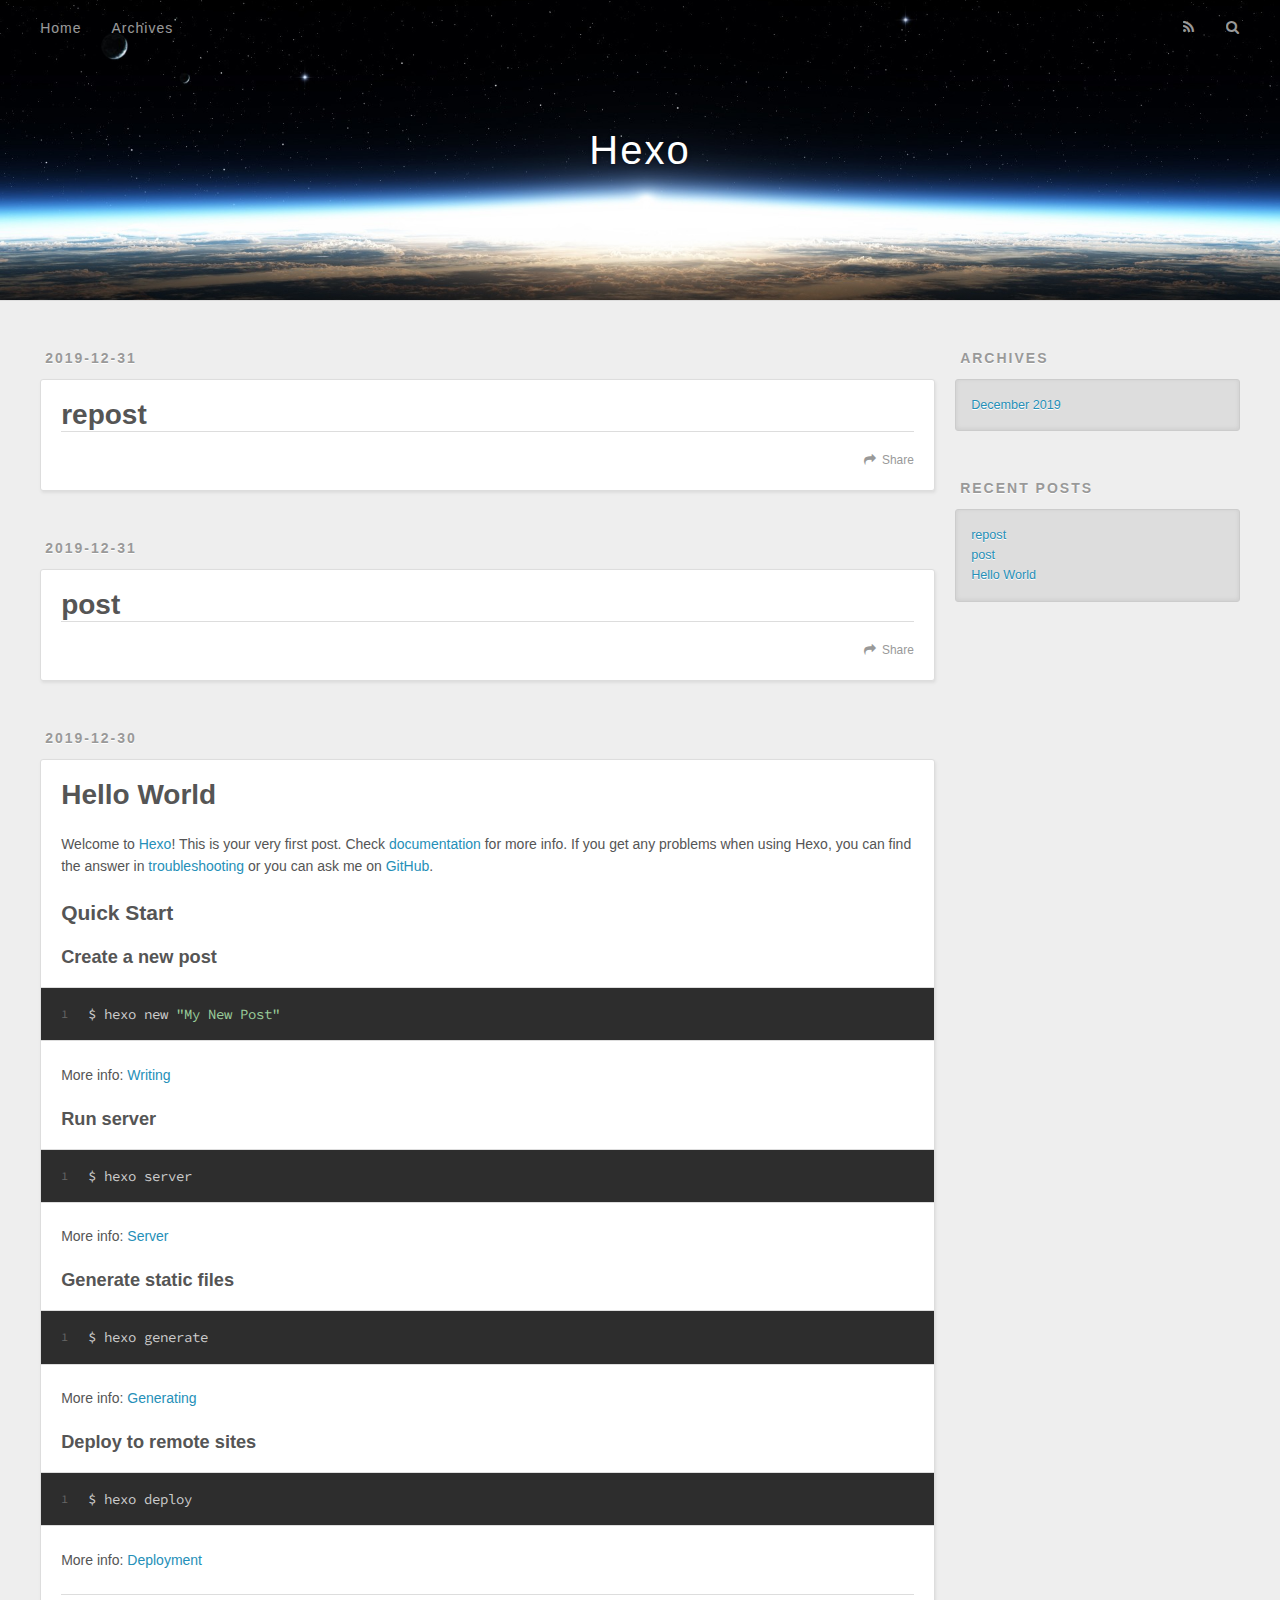
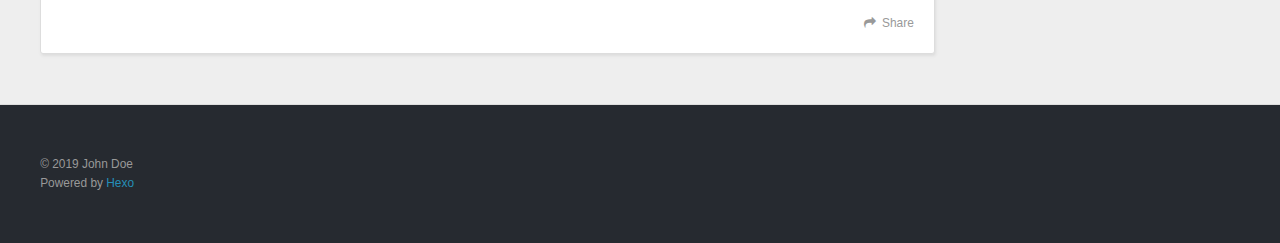
==== index.html @ 0790c466 "Site updated: 2019-12-31 11:32:20" ====
<!DOCTYPE html>
<html>
<head>
  <meta charset="utf-8">
  

  
  <title>Hexo</title>
  <meta name="viewport" content="width=device-width, initial-scale=1, maximum-scale=1">
  <meta property="og:type" content="website">
<meta property="og:title" content="Hexo">
<meta property="og:url" content="http://yoursite.com/index.html">
<meta property="og:site_name" content="Hexo">
<meta property="og:locale" content="en_US">
<meta property="article:author" content="John Doe">
<meta name="twitter:card" content="summary">
  
    <link rel="alternate" href="/atom.xml" title="Hexo" type="application/atom+xml">
  
  
    <link rel="icon" href="/favicon.png">
  
  
    <link href="//fonts.googleapis.com/css?family=Source+Code+Pro" rel="stylesheet" type="text/css">
  
  
<link rel="stylesheet" href="/css/style.css">

<meta name="generator" content="Hexo 4.2.0"></head>

<body>
  <div id="container">
    <div id="wrap">
      <header id="header">
  <div id="banner"></div>
  <div id="header-outer" class="outer">
    <div id="header-title" class="inner">
      <h1 id="logo-wrap">
        <a href="/" id="logo">Hexo</a>
      </h1>
      
    </div>
    <div id="header-inner" class="inner">
      <nav id="main-nav">
        <a id="main-nav-toggle" class="nav-icon"></a>
        
          <a class="main-nav-link" href="/">Home</a>
        
          <a class="main-nav-link" href="/archives">Archives</a>
        
      </nav>
      <nav id="sub-nav">
        
          <a id="nav-rss-link" class="nav-icon" href="/atom.xml" title="RSS Feed"></a>
        
        <a id="nav-search-btn" class="nav-icon" title="Search"></a>
      </nav>
      <div id="search-form-wrap">
        <form action="//google.com/search" method="get" accept-charset="UTF-8" class="search-form"><input type="search" name="q" class="search-form-input" placeholder="Search"><button type="submit" class="search-form-submit">&#xF002;</button><input type="hidden" name="sitesearch" value="http://yoursite.com"></form>
      </div>
    </div>
  </div>
</header>
      <div class="outer">
        <section id="main">
  
    <article id="post-repost" class="article article-type-post" itemscope itemprop="blogPost">
  <div class="article-meta">
    <a href="/2019/12/31/repost/" class="article-date">
  <time datetime="2019-12-31T03:22:36.000Z" itemprop="datePublished">2019-12-31</time>
</a>
    
  </div>
  <div class="article-inner">
    
    
      <header class="article-header">
        
  
    <h1 itemprop="name">
      <a class="article-title" href="/2019/12/31/repost/">repost</a>
    </h1>
  

      </header>
    
    <div class="article-entry" itemprop="articleBody">
      
        
      
    </div>
    <footer class="article-footer">
      <a data-url="http://yoursite.com/2019/12/31/repost/" data-id="ck4tbfmit000110tq7f8rfbnu" class="article-share-link">Share</a>
      
      
    </footer>
  </div>
  
</article>


  
    <article id="post-post" class="article article-type-post" itemscope itemprop="blogPost">
  <div class="article-meta">
    <a href="/2019/12/31/post/" class="article-date">
  <time datetime="2019-12-31T03:01:45.000Z" itemprop="datePublished">2019-12-31</time>
</a>
    
  </div>
  <div class="article-inner">
    
    
      <header class="article-header">
        
  
    <h1 itemprop="name">
      <a class="article-title" href="/2019/12/31/post/">post</a>
    </h1>
  

      </header>
    
    <div class="article-entry" itemprop="articleBody">
      
        
      
    </div>
    <footer class="article-footer">
      <a data-url="http://yoursite.com/2019/12/31/post/" data-id="ck4tbfmiw000210tq8xhz3i1p" class="article-share-link">Share</a>
      
      
    </footer>
  </div>
  
</article>


  
    <article id="post-hello-world" class="article article-type-post" itemscope itemprop="blogPost">
  <div class="article-meta">
    <a href="/2019/12/30/hello-world/" class="article-date">
  <time datetime="2019-12-30T12:10:36.711Z" itemprop="datePublished">2019-12-30</time>
</a>
    
  </div>
  <div class="article-inner">
    
    
      <header class="article-header">
        
  
    <h1 itemprop="name">
      <a class="article-title" href="/2019/12/30/hello-world/">Hello World</a>
    </h1>
  

      </header>
    
    <div class="article-entry" itemprop="articleBody">
      
        <p>Welcome to <a href="https://hexo.io/" target="_blank" rel="noopener">Hexo</a>! This is your very first post. Check <a href="https://hexo.io/docs/" target="_blank" rel="noopener">documentation</a> for more info. If you get any problems when using Hexo, you can find the answer in <a href="https://hexo.io/docs/troubleshooting.html" target="_blank" rel="noopener">troubleshooting</a> or you can ask me on <a href="https://github.com/hexojs/hexo/issues" target="_blank" rel="noopener">GitHub</a>.</p>
<h2 id="Quick-Start"><a href="#Quick-Start" class="headerlink" title="Quick Start"></a>Quick Start</h2><h3 id="Create-a-new-post"><a href="#Create-a-new-post" class="headerlink" title="Create a new post"></a>Create a new post</h3><figure class="highlight bash"><table><tr><td class="gutter"><pre><span class="line">1</span><br></pre></td><td class="code"><pre><span class="line">$ hexo new <span class="string">"My New Post"</span></span><br></pre></td></tr></table></figure>

<p>More info: <a href="https://hexo.io/docs/writing.html" target="_blank" rel="noopener">Writing</a></p>
<h3 id="Run-server"><a href="#Run-server" class="headerlink" title="Run server"></a>Run server</h3><figure class="highlight bash"><table><tr><td class="gutter"><pre><span class="line">1</span><br></pre></td><td class="code"><pre><span class="line">$ hexo server</span><br></pre></td></tr></table></figure>

<p>More info: <a href="https://hexo.io/docs/server.html" target="_blank" rel="noopener">Server</a></p>
<h3 id="Generate-static-files"><a href="#Generate-static-files" class="headerlink" title="Generate static files"></a>Generate static files</h3><figure class="highlight bash"><table><tr><td class="gutter"><pre><span class="line">1</span><br></pre></td><td class="code"><pre><span class="line">$ hexo generate</span><br></pre></td></tr></table></figure>

<p>More info: <a href="https://hexo.io/docs/generating.html" target="_blank" rel="noopener">Generating</a></p>
<h3 id="Deploy-to-remote-sites"><a href="#Deploy-to-remote-sites" class="headerlink" title="Deploy to remote sites"></a>Deploy to remote sites</h3><figure class="highlight bash"><table><tr><td class="gutter"><pre><span class="line">1</span><br></pre></td><td class="code"><pre><span class="line">$ hexo deploy</span><br></pre></td></tr></table></figure>

<p>More info: <a href="https://hexo.io/docs/one-command-deployment.html" target="_blank" rel="noopener">Deployment</a></p>

      
    </div>
    <footer class="article-footer">
      <a data-url="http://yoursite.com/2019/12/30/hello-world/" data-id="ck4tbfmii000010tqbszu6b0w" class="article-share-link">Share</a>
      
      
    </footer>
  </div>
  
</article>


  


</section>
        
          <aside id="sidebar">
  
    

  
    

  
    
  
    
  <div class="widget-wrap">
    <h3 class="widget-title">Archives</h3>
    <div class="widget">
      <ul class="archive-list"><li class="archive-list-item"><a class="archive-list-link" href="/archives/2019/12/">December 2019</a></li></ul>
    </div>
  </div>


  
    
  <div class="widget-wrap">
    <h3 class="widget-title">Recent Posts</h3>
    <div class="widget">
      <ul>
        
          <li>
            <a href="/2019/12/31/repost/">repost</a>
          </li>
        
          <li>
            <a href="/2019/12/31/post/">post</a>
          </li>
        
          <li>
            <a href="/2019/12/30/hello-world/">Hello World</a>
          </li>
        
      </ul>
    </div>
  </div>

  
</aside>
        
      </div>
      <footer id="footer">
  
  <div class="outer">
    <div id="footer-info" class="inner">
      &copy; 2019 John Doe<br>
      Powered by <a href="http://hexo.io/" target="_blank">Hexo</a>
    </div>
  </div>
</footer>
    </div>
    <nav id="mobile-nav">
  
    <a href="/" class="mobile-nav-link">Home</a>
  
    <a href="/archives" class="mobile-nav-link">Archives</a>
  
</nav>
    

<script src="//ajax.googleapis.com/ajax/libs/jquery/2.0.3/jquery.min.js"></script>


  
<link rel="stylesheet" href="/fancybox/jquery.fancybox.css">

  
<script src="/fancybox/jquery.fancybox.pack.js"></script>




<script src="/js/script.js"></script>




  </div>
</body>
</html>
---- css/style.css ----
body {
  width: 100%;
}
body:before,
body:after {
  content: "";
  display: table;
}
body:after {
  clear: both;
}
html,
body,
div,
span,
applet,
object,
iframe,
h1,
h2,
h3,
h4,
h5,
h6,
p,
blockquote,
pre,
a,
abbr,
acronym,
address,
big,
cite,
code,
del,
dfn,
em,
img,
ins,
kbd,
q,
s,
samp,
small,
strike,
strong,
sub,
sup,
tt,
var,
dl,
dt,
dd,
ol,
ul,
li,
fieldset,
form,
label,
legend,
table,
caption,
tbody,
tfoot,
thead,
tr,
th,
td {
  margin: 0;
  padding: 0;
  border: 0;
  outline: 0;
  font-weight: inherit;
  font-style: inherit;
  font-family: inherit;
  font-size: 100%;
  vertical-align: baseline;
}
body {
  line-height: 1;
  color: #000;
  background: #fff;
}
ol,
ul {
  list-style: none;
}
table {
  border-collapse: separate;
  border-spacing: 0;
  vertical-align: middle;
}
caption,
th,
td {
  text-align: left;
  font-weight: normal;
  vertical-align: middle;
}
a img {
  border: none;
}
input,
button {
  margin: 0;
  padding: 0;
}
input::-moz-focus-inner,
button::-moz-focus-inner {
  border: 0;
  padding: 0;
}
@font-face {
  font-family: FontAwesome;
  font-style: normal;
  font-weight: normal;
  src: url("fonts/fontawesome-webfont.eot?v=#4.0.3");
  src: url("fonts/fontawesome-webfont.eot?#iefix&v=#4.0.3") format("embedded-opentype"), url("fonts/fontawesome-webfont.woff?v=#4.0.3") format("woff"), url("fonts/fontawesome-webfont.ttf?v=#4.0.3") format("truetype"), url("fonts/fontawesome-webfont.svg#fontawesomeregular?v=#4.0.3") format("svg");
}
html,
body,
#container {
  height: 100%;
}
body {
  background: #eee;
  font: 14px -apple-system, BlinkMacSystemFont, "Segoe UI", "Roboto", "Oxygen", "Ubuntu", "Cantarell", "Fira Sans", "Droid Sans", "Helvetica Neue", sans-serif;
  -webkit-text-size-adjust: 100%;
}
.outer {
  max-width: 1220px;
  margin: 0 auto;
  padding: 0 20px;
}
.outer:before,
.outer:after {
  content: "";
  display: table;
}
.outer:after {
  clear: both;
}
.inner {
  display: inline;
  float: left;
  width: 98.33333333333333%;
  margin: 0 0.833333333333333%;
}
.left,
.alignleft {
  float: left;
}
.right,
.alignright {
  float: right;
}
.clear {
  clear: both;
}
#container {
  position: relative;
}
.mobile-nav-on {
  overflow: hidden;
}
#wrap {
  height: 100%;
  width: 100%;
  position: absolute;
  top: 0;
  left: 0;
  -webkit-transition: 0.2s ease-out;
  -moz-transition: 0.2s ease-out;
  -ms-transition: 0.2s ease-out;
  transition: 0.2s ease-out;
  z-index: 1;
  background: #eee;
}
.mobile-nav-on #wrap {
  left: 280px;
}
@media screen and (min-width: 768px) {
  #main {
    display: inline;
    float: left;
    width: 73.33333333333333%;
    margin: 0 0.833333333333333%;
  }
}
.article-date,
.article-category-link,
.archive-year,
.widget-title {
  text-decoration: none;
  text-transform: uppercase;
  letter-spacing: 2px;
  color: #999;
  margin-bottom: 1em;
  margin-left: 5px;
  line-height: 1em;
  text-shadow: 0 1px #fff;
  font-weight: bold;
}
.article-inner,
.archive-article-inner {
  background: #fff;
  -webkit-box-shadow: 1px 2px 3px #ddd;
  box-shadow: 1px 2px 3px #ddd;
  border: 1px solid #ddd;
  border-radius: 3px;
}
.article-entry h1,
.widget h1 {
  font-size: 2em;
}
.article-entry h2,
.widget h2 {
  font-size: 1.5em;
}
.article-entry h3,
.widget h3 {
  font-size: 1.3em;
}
.article-entry h4,
.widget h4 {
  font-size: 1.2em;
}
.article-entry h5,
.widget h5 {
  font-size: 1em;
}
.article-entry h6,
.widget h6 {
  font-size: 1em;
  color: #999;
}
.article-entry hr,
.widget hr {
  border: 1px dashed #ddd;
}
.article-entry strong,
.widget strong {
  font-weight: bold;
}
.article-entry em,
.widget em,
.article-entry cite,
.widget cite {
  font-style: italic;
}
.article-entry sup,
.widget sup,
.article-entry sub,
.widget sub {
  font-size: 0.75em;
  line-height: 0;
  position: relative;
  vertical-align: baseline;
}
.article-entry sup,
.widget sup {
  top: -0.5em;
}
.article-entry sub,
.widget sub {
  bottom: -0.2em;
}
.article-entry small,
.widget small {
  font-size: 0.85em;
}
.article-entry acronym,
.widget acronym,
.article-entry abbr,
.widget abbr {
  border-bottom: 1px dotted;
}
.article-entry ul,
.widget ul,
.article-entry ol,
.widget ol,
.article-entry dl,
.widget dl {
  margin: 0 20px;
  line-height: 1.6em;
}
.article-entry ul ul,
.widget ul ul,
.article-entry ol ul,
.widget ol ul,
.article-entry ul ol,
.widget ul ol,
.article-entry ol ol,
.widget ol ol {
  margin-top: 0;
  margin-bottom: 0;
}
.article-entry ul,
.widget ul {
  list-style: disc;
}
.article-entry ol,
.widget ol {
  list-style: decimal;
}
.article-entry dt,
.widget dt {
  font-weight: bold;
}
#header {
  height: 300px;
  position: relative;
  border-bottom: 1px solid #ddd;
}
#header:before,
#header:after {
  content: "";
  position: absolute;
  left: 0;
  right: 0;
  height: 40px;
}
#header:before {
  top: 0;
  background: -webkit-linear-gradient(rgba(0,0,0,0.2), transparent);
  background: -moz-linear-gradient(rgba(0,0,0,0.2), transparent);
  background: -ms-linear-gradient(rgba(0,0,0,0.2), transparent);
  background: linear-gradient(rgba(0,0,0,0.2), transparent);
}
#header:after {
  bottom: 0;
  background: -webkit-linear-gradient(transparent, rgba(0,0,0,0.2));
  background: -moz-linear-gradient(transparent, rgba(0,0,0,0.2));
  background: -ms-linear-gradient(transparent, rgba(0,0,0,0.2));
  background: linear-gradient(transparent, rgba(0,0,0,0.2));
}
#header-outer {
  height: 100%;
  position: relative;
}
#header-inner {
  position: relative;
  overflow: hidden;
}
#banner {
  position: absolute;
  top: 0;
  left: 0;
  width: 100%;
  height: 100%;
  background: url("images/banner.jpg") center #000;
  -webkit-background-size: cover;
  -moz-background-size: cover;
  background-size: cover;
  z-index: -1;
}
#header-title {
  text-align: center;
  height: 40px;
  position: absolute;
  top: 50%;
  left: 0;
  margin-top: -20px;
}
#logo,
#subtitle {
  text-decoration: none;
  color: #fff;
  font-weight: 300;
  text-shadow: 0 1px 4px rgba(0,0,0,0.3);
}
#logo {
  font-size: 40px;
  line-height: 40px;
  letter-spacing: 2px;
}
#subtitle {
  font-size: 16px;
  line-height: 16px;
  letter-spacing: 1px;
}
#subtitle-wrap {
  margin-top: 16px;
}
#main-nav {
  float: left;
  margin-left: -15px;
}
.nav-icon,
.main-nav-link {
  float: left;
  color: #fff;
  opacity: 0.6;
  text-decoration: none;
  text-shadow: 0 1px rgba(0,0,0,0.2);
  -webkit-transition: opacity 0.2s;
  -moz-transition: opacity 0.2s;
  -ms-transition: opacity 0.2s;
  transition: opacity 0.2s;
  display: block;
  padding: 20px 15px;
}
.nav-icon:hover,
.main-nav-link:hover {
  opacity: 1;
}
.nav-icon {
  font-family: FontAwesome;
  text-align: center;
  font-size: 14px;
  width: 14px;
  height: 14px;
  padding: 20px 15px;
  position: relative;
  cursor: pointer;
}
.main-nav-link {
  font-weight: 300;
  letter-spacing: 1px;
}
@media screen and (max-width: 479px) {
  .main-nav-link {
    display: none;
  }
}
#main-nav-toggle {
  display: none;
}
#main-nav-toggle:before {
  content: "\f0c9";
}
@media screen and (max-width: 479px) {
  #main-nav-toggle {
    display: block;
  }
}
#sub-nav {
  float: right;
  margin-right: -15px;
}
#nav-rss-link:before {
  content: "\f09e";
}
#nav-search-btn:before {
  content: "\f002";
}
#search-form-wrap {
  position: absolute;
  top: 15px;
  width: 150px;
  height: 30px;
  right: -150px;
  opacity: 0;
  -webkit-transition: 0.2s ease-out;
  -moz-transition: 0.2s ease-out;
  -ms-transition: 0.2s ease-out;
  transition: 0.2s ease-out;
}
#search-form-wrap.on {
  opacity: 1;
  right: 0;
}
@media screen and (max-width: 479px) {
  #search-form-wrap {
    width: 100%;
    right: -100%;
  }
}
.search-form {
  position: absolute;
  top: 0;
  left: 0;
  right: 0;
  background: #fff;
  padding: 5px 15px;
  border-radius: 15px;
  -webkit-box-shadow: 0 0 10px rgba(0,0,0,0.3);
  box-shadow: 0 0 10px rgba(0,0,0,0.3);
}
.search-form-input {
  border: none;
  background: none;
  color: #555;
  width: 100%;
  font: 13px -apple-system, BlinkMacSystemFont, "Segoe UI", "Roboto", "Oxygen", "Ubuntu", "Cantarell", "Fira Sans", "Droid Sans", "Helvetica Neue", sans-serif;
  outline: none;
}
.search-form-input::-webkit-search-results-decoration,
.search-form-input::-webkit-search-cancel-button {
  -webkit-appearance: none;
}
.search-form-submit {
  position: absolute;
  top: 50%;
  right: 10px;
  margin-top: -7px;
  font: 13px FontAwesome;
  border: none;
  background: none;
  color: #bbb;
  cursor: pointer;
}
.search-form-submit:hover,
.search-form-submit:focus {
  color: #777;
}
.article {
  margin: 50px 0;
}
.article-inner {
  overflow: hidden;
}
.article-meta:before,
.article-meta:after {
  content: "";
  display: table;
}
.article-meta:after {
  clear: both;
}
.article-date {
  float: left;
}
.article-category {
  float: left;
  line-height: 1em;
  color: #ccc;
  text-shadow: 0 1px #fff;
  margin-left: 8px;
}
.article-category:before {
  content: "\2022";
}
.article-category-link {
  margin: 0 12px 1em;
}
.article-header {
  padding: 20px 20px 0;
}
.article-title {
  text-decoration: none;
  font-size: 2em;
  font-weight: bold;
  color: #555;
  line-height: 1.1em;
  -webkit-transition: color 0.2s;
  -moz-transition: color 0.2s;
  -ms-transition: color 0.2s;
  transition: color 0.2s;
}
a.article-title:hover {
  color: #258fb8;
}
.article-entry {
  color: #555;
  padding: 0 20px;
}
.article-entry:before,
.article-entry:after {
  content: "";
  display: table;
}
.article-entry:after {
  clear: both;
}
.article-entry p,
.article-entry table {
  line-height: 1.6em;
  margin: 1.6em 0;
}
.article-entry h1,
.article-entry h2,
.article-entry h3,
.article-entry h4,
.article-entry h5,
.article-entry h6 {
  font-weight: bold;
}
.article-entry h1,
.article-entry h2,
.article-entry h3,
.article-entry h4,
.article-entry h5,
.article-entry h6 {
  line-height: 1.1em;
  margin: 1.1em 0;
}
.article-entry a {
  color: #258fb8;
  text-decoration: none;
}
.article-entry a:hover {
  text-decoration: underline;
}
.article-entry ul,
.article-entry ol,
.article-entry dl {
  margin-top: 1.6em;
  margin-bottom: 1.6em;
}
.article-entry img,
.article-entry video {
  max-width: 100%;
  height: auto;
  display: block;
  margin: auto;
}
.article-entry iframe {
  border: none;
}
.article-entry table {
  width: 100%;
  border-collapse: collapse;
  border-spacing: 0;
}
.article-entry th {
  font-weight: bold;
  border-bottom: 3px solid #ddd;
  padding-bottom: 0.5em;
}
.article-entry td {
  border-bottom: 1px solid #ddd;
  padding: 10px 0;
}
.article-entry blockquote {
  font-family: Georgia, "Times New Roman", serif;
  font-size: 1.4em;
  margin: 1.6em 20px;
  text-align: center;
}
.article-entry blockquote footer {
  font-size: 14px;
  margin: 1.6em 0;
  font-family: -apple-system, BlinkMacSystemFont, "Segoe UI", "Roboto", "Oxygen", "Ubuntu", "Cantarell", "Fira Sans", "Droid Sans", "Helvetica Neue", sans-serif;
}
.article-entry blockquote footer cite:before {
  content: "—";
  padding: 0 0.5em;
}
.article-entry .pullquote {
  text-align: left;
  width: 45%;
  margin: 0;
}
.article-entry .pullquote.left {
  margin-left: 0.5em;
  margin-right: 1em;
}
.article-entry .pullquote.right {
  margin-right: 0.5em;
  margin-left: 1em;
}
.article-entry .caption {
  color: #999;
  display: block;
  font-size: 0.9em;
  margin-top: 0.5em;
  position: relative;
  text-align: center;
}
.article-entry .video-container {
  position: relative;
  padding-top: 56.25%;
  height: 0;
  overflow: hidden;
}
.article-entry .video-container iframe,
.article-entry .video-container object,
.article-entry .video-container embed {
  position: absolute;
  top: 0;
  left: 0;
  width: 100%;
  height: 100%;
  margin-top: 0;
}
.article-more-link a {
  display: inline-block;
  line-height: 1em;
  padding: 6px 15px;
  border-radius: 15px;
  background: #eee;
  color: #999;
  text-shadow: 0 1px #fff;
  text-decoration: none;
}
.article-more-link a:hover {
  background: #258fb8;
  color: #fff;
  text-decoration: none;
  text-shadow: 0 1px #1e7293;
}
.article-footer {
  font-size: 0.85em;
  line-height: 1.6em;
  border-top: 1px solid #ddd;
  padding-top: 1.6em;
  margin: 0 20px 20px;
}
.article-footer:before,
.article-footer:after {
  content: "";
  display: table;
}
.article-footer:after {
  clear: both;
}
.article-footer a {
  color: #999;
  text-decoration: none;
}
.article-footer a:hover {
  color: #555;
}
.article-tag-list-item {
  float: left;
  margin-right: 10px;
}
.article-tag-list-link:before {
  content: "#";
}
.article-comment-link {
  float: right;
}
.article-comment-link:before {
  content: "\f075";
  font-family: FontAwesome;
  padding-right: 8px;
}
.article-share-link {
  cursor: pointer;
  float: right;
  margin-left: 20px;
}
.article-share-link:before {
  content: "\f064";
  font-family: FontAwesome;
  padding-right: 6px;
}
#article-nav {
  position: relative;
}
#article-nav:before,
#article-nav:after {
  content: "";
  display: table;
}
#article-nav:after {
  clear: both;
}
@media screen and (min-width: 768px) {
  #article-nav {
    margin: 50px 0;
  }
  #article-nav:before {
    width: 8px;
    height: 8px;
    position: absolute;
    top: 50%;
    left: 50%;
    margin-top: -4px;
    margin-left: -4px;
    content: "";
    border-radius: 50%;
    background: #ddd;
    -webkit-box-shadow: 0 1px 2px #fff;
    box-shadow: 0 1px 2px #fff;
  }
}
.article-nav-link-wrap {
  text-decoration: none;
  text-shadow: 0 1px #fff;
  color: #999;
  -webkit-box-sizing: border-box;
  -moz-box-sizing: border-box;
  box-sizing: border-box;
  margin-top: 50px;
  text-align: center;
  display: block;
}
.article-nav-link-wrap:hover {
  color: #555;
}
@media screen and (min-width: 768px) {
  .article-nav-link-wrap {
    width: 50%;
    margin-top: 0;
  }
}
@media screen and (min-width: 768px) {
  #article-nav-newer {
    float: left;
    text-align: right;
    padding-right: 20px;
  }
}
@media screen and (min-width: 768px) {
  #article-nav-older {
    float: right;
    text-align: left;
    padding-left: 20px;
  }
}
.article-nav-caption {
  text-transform: uppercase;
  letter-spacing: 2px;
  color: #ddd;
  line-height: 1em;
  font-weight: bold;
}
#article-nav-newer .article-nav-caption {
  margin-right: -2px;
}
.article-nav-title {
  font-size: 0.85em;
  line-height: 1.6em;
  margin-top: 0.5em;
}
.article-share-box {
  position: absolute;
  display: none;
  background: #fff;
  -webkit-box-shadow: 1px 2px 10px rgba(0,0,0,0.2);
  box-shadow: 1px 2px 10px rgba(0,0,0,0.2);
  border-radius: 3px;
  margin-left: -145px;
  overflow: hidden;
  z-index: 1;
}
.article-share-box.on {
  display: block;
}
.article-share-input {
  width: 100%;
  background: none;
  -webkit-box-sizing: border-box;
  -moz-box-sizing: border-box;
  box-sizing: border-box;
  font: 14px -apple-system, BlinkMacSystemFont, "Segoe UI", "Roboto", "Oxygen", "Ubuntu", "Cantarell", "Fira Sans", "Droid Sans", "Helvetica Neue", sans-serif;
  padding: 0 15px;
  color: #555;
  outline: none;
  border: 1px solid #ddd;
  border-radius: 3px 3px 0 0;
  height: 36px;
  line-height: 36px;
}
.article-share-links {
  background: #eee;
}
.article-share-links:before,
.article-share-links:after {
  content: "";
  display: table;
}
.article-share-links:after {
  clear: both;
}
.article-share-twitter,
.article-share-facebook,
.article-share-pinterest,
.article-share-google {
  width: 50px;
  height: 36px;
  display: block;
  float: left;
  position: relative;
  color: #999;
  text-shadow: 0 1px #fff;
}
.article-share-twitter:before,
.article-share-facebook:before,
.article-share-pinterest:before,
.article-share-google:before {
  font-size: 20px;
  font-family: FontAwesome;
  width: 20px;
  height: 20px;
  position: absolute;
  top: 50%;
  left: 50%;
  margin-top: -10px;
  margin-left: -10px;
  text-align: center;
}
.article-share-twitter:hover,
.article-share-facebook:hover,
.article-share-pinterest:hover,
.article-share-google:hover {
  color: #fff;
}
.article-share-twitter:before {
  content: "\f099";
}
.article-share-twitter:hover {
  background: #00aced;
  text-shadow: 0 1px #008abe;
}
.article-share-facebook:before {
  content: "\f09a";
}
.article-share-facebook:hover {
  background: #3b5998;
  text-shadow: 0 1px #2f477a;
}
.article-share-pinterest:before {
  content: "\f0d2";
}
.article-share-pinterest:hover {
  background: #cb2027;
  text-shadow: 0 1px #a21a1f;
}
.article-share-google:before {
  content: "\f0d5";
}
.article-share-google:hover {
  background: #dd4b39;
  text-shadow: 0 1px #be3221;
}
.article-gallery {
  background: #000;
  position: relative;
}
.article-gallery-photos {
  position: relative;
  overflow: hidden;
}
.article-gallery-img {
  display: none;
  max-width: 100%;
}
.article-gallery-img:first-child {
  display: block;
}
.article-gallery-img.loaded {
  position: absolute;
  display: block;
}
.article-gallery-img img {
  display: block;
  max-width: 100%;
  margin: 0 auto;
}
#comments {
  background: #fff;
  -webkit-box-shadow: 1px 2px 3px #ddd;
  box-shadow: 1px 2px 3px #ddd;
  padding: 20px;
  border: 1px solid #ddd;
  border-radius: 3px;
  margin: 50px 0;
}
#comments a {
  color: #258fb8;
}
.archives-wrap {
  margin: 50px 0;
}
.archives:before,
.archives:after {
  content: "";
  display: table;
}
.archives:after {
  clear: both;
}
.archive-year-wrap {
  margin-bottom: 1em;
}
.archives {
  -webkit-column-gap: 10px;
  -moz-column-gap: 10px;
  column-gap: 10px;
}
@media screen and (min-width: 480px) and (max-width: 767px) {
  .archives {
    -webkit-column-count: 2;
    -moz-column-count: 2;
    column-count: 2;
  }
}
@media screen and (min-width: 768px) {
  .archives {
    -webkit-column-count: 3;
    -moz-column-count: 3;
    column-count: 3;
  }
}
.archive-article {
  -webkit-column-break-inside: avoid;
  page-break-inside: avoid;
  overflow: hidden;
  break-inside: avoid-column;
}
.archive-article-inner {
  padding: 10px;
  margin-bottom: 15px;
}
.archive-article-title {
  text-decoration: none;
  font-weight: bold;
  color: #555;
  -webkit-transition: color 0.2s;
  -moz-transition: color 0.2s;
  -ms-transition: color 0.2s;
  transition: color 0.2s;
  line-height: 1.6em;
}
.archive-article-title:hover {
  color: #258fb8;
}
.archive-article-footer {
  margin-top: 1em;
}
.archive-article-date {
  color: #999;
  text-decoration: none;
  font-size: 0.85em;
  line-height: 1em;
  margin-bottom: 0.5em;
  display: block;
}
#page-nav {
  margin: 50px auto;
  background: #fff;
  -webkit-box-shadow: 1px 2px 3px #ddd;
  box-shadow: 1px 2px 3px #ddd;
  border: 1px solid #ddd;
  border-radius: 3px;
  text-align: center;
  color: #999;
  overflow: hidden;
}
#page-nav:before,
#page-nav:after {
  content: "";
  display: table;
}
#page-nav:after {
  clear: both;
}
#page-nav a,
#page-nav span {
  padding: 10px 20px;
  line-height: 1;
  height: 2ex;
}
#page-nav a {
  color: #999;
  text-decoration: none;
}
#page-nav a:hover {
  background: #999;
  color: #fff;
}
#page-nav .prev {
  float: left;
}
#page-nav .next {
  float: right;
}
#page-nav .page-number {
  display: inline-block;
}
@media screen and (max-width: 479px) {
  #page-nav .page-number {
    display: none;
  }
}
#page-nav .current {
  color: #555;
  font-weight: bold;
}
#page-nav .space {
  color: #ddd;
}
#footer {
  background: #262a30;
  padding: 50px 0;
  border-top: 1px solid #ddd;
  color: #999;
}
#footer a {
  color: #258fb8;
  text-decoration: none;
}
#footer a:hover {
  text-decoration: underline;
}
#footer-info {
  line-height: 1.6em;
  font-size: 0.85em;
}
.article-entry pre,
.article-entry .highlight {
  background: #2d2d2d;
  margin: 0 -20px;
  padding: 15px 20px;
  border-style: solid;
  border-color: #ddd;
  border-width: 1px 0;
  overflow: auto;
  color: #ccc;
  line-height: 22.400000000000002px;
}
.article-entry .highlight .gutter pre,
.article-entry .gist .gist-file .gist-data .line-numbers {
  color: #666;
  font-size: 0.85em;
}
.article-entry pre,
.article-entry code {
  font-family: "Source Code Pro", Consolas, Monaco, Menlo, Consolas, monospace;
}
.article-entry code {
  background: #eee;
  text-shadow: 0 1px #fff;
  padding: 0 0.3em;
}
.article-entry pre code {
  background: none;
  text-shadow: none;
  padding: 0;
}
.article-entry .highlight pre {
  border: none;
  margin: 0;
  padding: 0;
}
.article-entry .highlight table {
  margin: 0;
  width: auto;
}
.article-entry .highlight td {
  border: none;
  padding: 0;
}
.article-entry .highlight figcaption {
  font-size: 0.85em;
  color: #999;
  line-height: 1em;
  margin-bottom: 1em;
}
.article-entry .highlight figcaption:before,
.article-entry .highlight figcaption:after {
  content: "";
  display: table;
}
.article-entry .highlight figcaption:after {
  clear: both;
}
.article-entry .highlight figcaption a {
  float: right;
}
.article-entry .highlight .gutter pre {
  text-align: right;
  padding-right: 20px;
}
.article-entry .highlight .line {
  height: 22.400000000000002px;
}
.article-entry .highlight .line.marked {
  background: #515151;
}
.article-entry .gist {
  margin: 0 -20px;
  border-style: solid;
  border-color: #ddd;
  border-width: 1px 0;
  background: #2d2d2d;
  padding: 15px 20px 15px 0;
}
.article-entry .gist .gist-file {
  border: none;
  font-family: "Source Code Pro", Consolas, Monaco, Menlo, Consolas, monospace;
  margin: 0;
}
.article-entry .gist .gist-file .gist-data {
  background: none;
  border: none;
}
.article-entry .gist .gist-file .gist-data .line-numbers {
  background: none;
  border: none;
  padding: 0 20px 0 0;
}
.article-entry .gist .gist-file .gist-data .line-data {
  padding: 0 !important;
}
.article-entry .gist .gist-file .highlight {
  margin: 0;
  padding: 0;
  border: none;
}
.article-entry .gist .gist-file .gist-meta {
  background: #2d2d2d;
  color: #999;
  font: 0.85em -apple-system, BlinkMacSystemFont, "Segoe UI", "Roboto", "Oxygen", "Ubuntu", "Cantarell", "Fira Sans", "Droid Sans", "Helvetica Neue", sans-serif;
  text-shadow: 0 0;
  padding: 0;
  margin-top: 1em;
  margin-left: 20px;
}
.article-entry .gist .gist-file .gist-meta a {
  color: #258fb8;
  font-weight: normal;
}
.article-entry .gist .gist-file .gist-meta a:hover {
  text-decoration: underline;
}
pre .comment,
pre .title {
  color: #999;
}
pre .variable,
pre .attribute,
pre .tag,
pre .regexp,
pre .ruby .constant,
pre .xml .tag .title,
pre .xml .pi,
pre .xml .doctype,
pre .html .doctype,
pre .css .id,
pre .css .class,
pre .css .pseudo {
  color: #f2777a;
}
pre .number,
pre .preprocessor,
pre .built_in,
pre .literal,
pre .params,
pre .constant {
  color: #f99157;
}
pre .class,
pre .ruby .class .title,
pre .css .rules .attribute {
  color: #9c9;
}
pre .string,
pre .value,
pre .inheritance,
pre .header,
pre .ruby .symbol,
pre .xml .cdata {
  color: #9c9;
}
pre .css .hexcolor {
  color: #6cc;
}
pre .function,
pre .python .decorator,
pre .python .title,
pre .ruby .function .title,
pre .ruby .title .keyword,
pre .perl .sub,
pre .javascript .title,
pre .coffeescript .title {
  color: #69c;
}
pre .keyword,
pre .javascript .function {
  color: #c9c;
}
@media screen and (max-width: 479px) {
  #mobile-nav {
    position: absolute;
    top: 0;
    left: 0;
    width: 280px;
    height: 100%;
    background: #191919;
    border-right: 1px solid #fff;
  }
}
@media screen and (max-width: 479px) {
  .mobile-nav-link {
    display: block;
    color: #999;
    text-decoration: none;
    padding: 15px 20px;
    font-weight: bold;
  }
  .mobile-nav-link:hover {
    color: #fff;
  }
}
@media screen and (min-width: 768px) {
  #sidebar {
    display: inline;
    float: left;
    width: 23.333333333333332%;
    margin: 0 0.833333333333333%;
  }
}
.widget-wrap {
  margin: 50px 0;
}
.widget {
  color: #777;
  text-shadow: 0 1px #fff;
  background: #ddd;
  -webkit-box-shadow: 0 -1px 4px #ccc inset;
  box-shadow: 0 -1px 4px #ccc inset;
  border: 1px solid #ccc;
  padding: 15px;
  border-radius: 3px;
}
.widget a {
  color: #258fb8;
  text-decoration: none;
}
.widget a:hover {
  text-decoration: underline;
}
.widget ul ul,
.widget ol ul,
.widget dl ul,
.widget ul ol,
.widget ol ol,
.widget dl ol,
.widget ul dl,
.widget ol dl,
.widget dl dl {
  margin-left: 15px;
  list-style: disc;
}
.widget {
  line-height: 1.6em;
  word-wrap: break-word;
  font-size: 0.9em;
}
.widget ul,
.widget ol {
  list-style: none;
  margin: 0;
}
.widget ul ul,
.widget ol ul,
.widget ul ol,
.widget ol ol {
  margin: 0 20px;
}
.widget ul ul,
.widget ol ul {
  list-style: disc;
}
.widget ul ol,
.widget ol ol {
  list-style: decimal;
}
.category-list-count,
.tag-list-count,
.archive-list-count {
  padding-left: 5px;
  color: #999;
  font-size: 0.85em;
}
.category-list-count:before,
.tag-list-count:before,
.archive-list-count:before {
  content: "(";
}
.category-list-count:after,
.tag-list-count:after,
.archive-list-count:after {
  content: ")";
}
.tagcloud a {
  margin-right: 5px;
  display: inline-block;
}
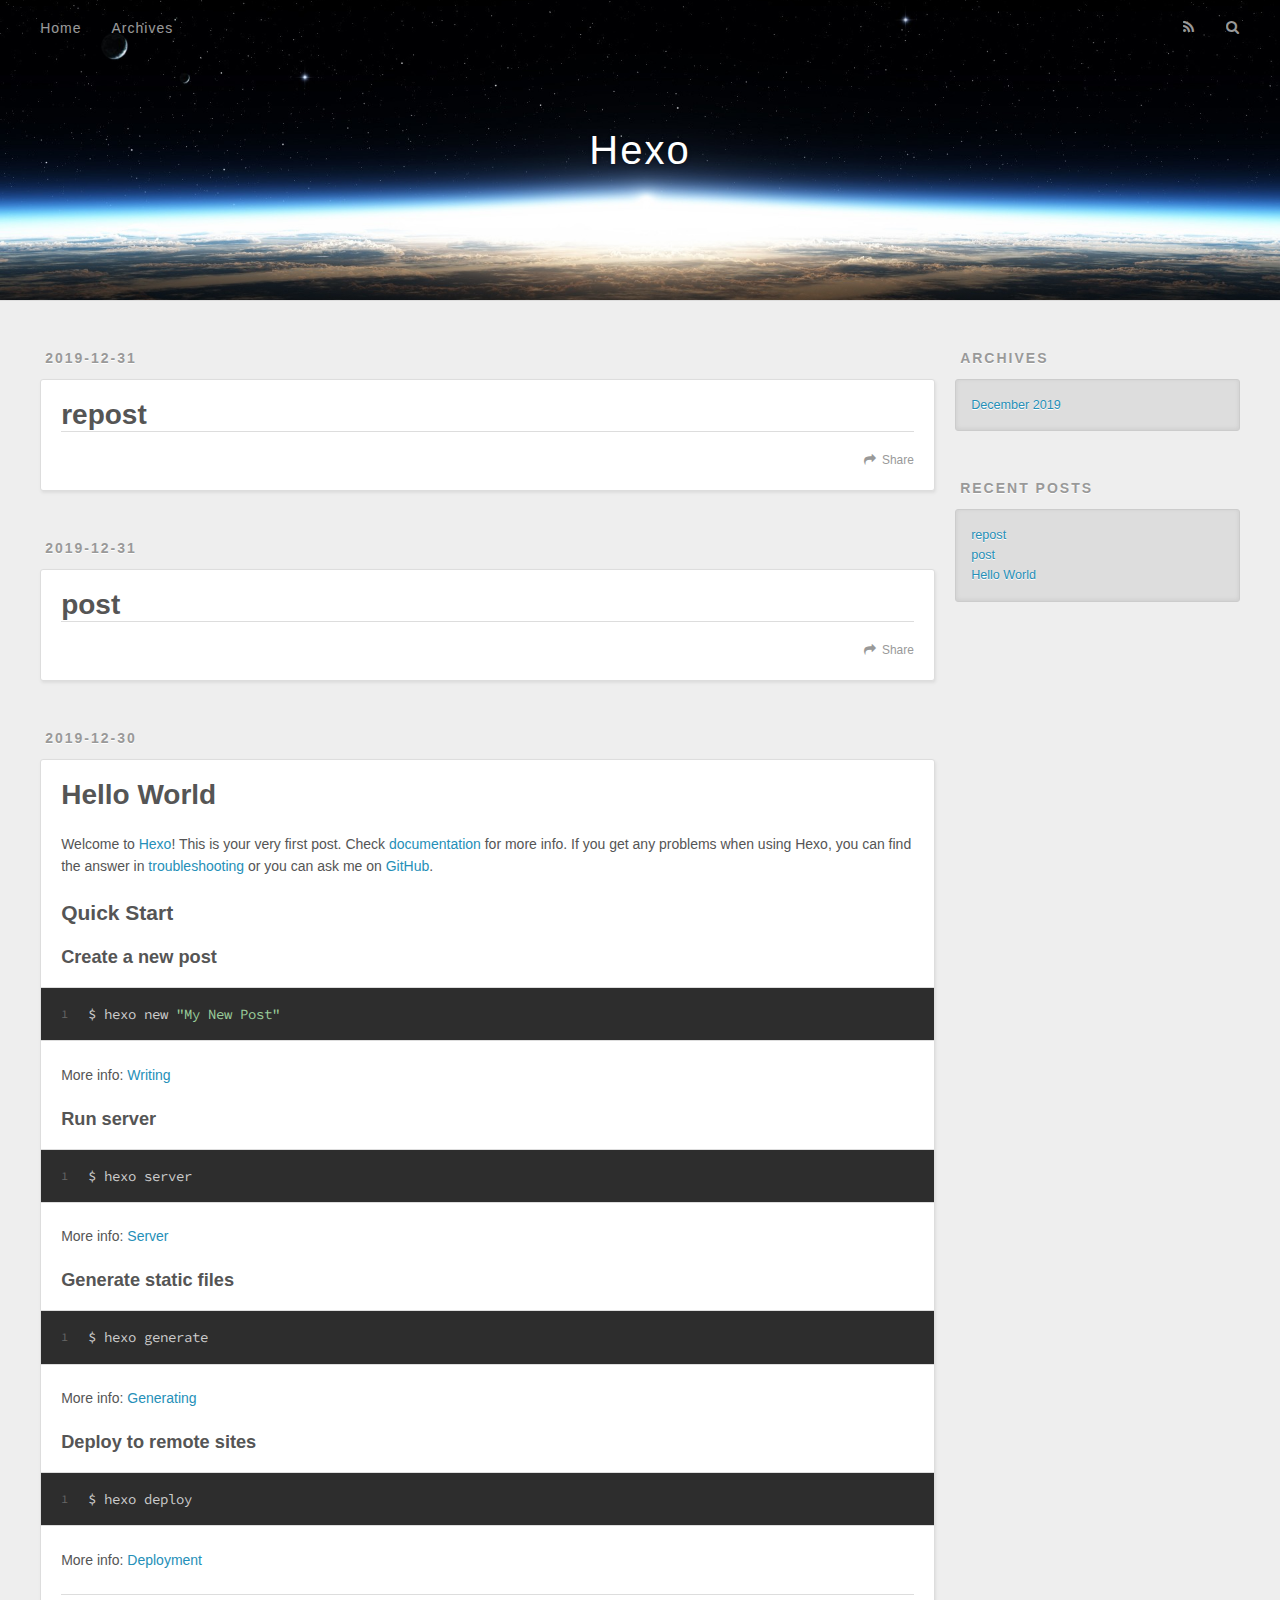
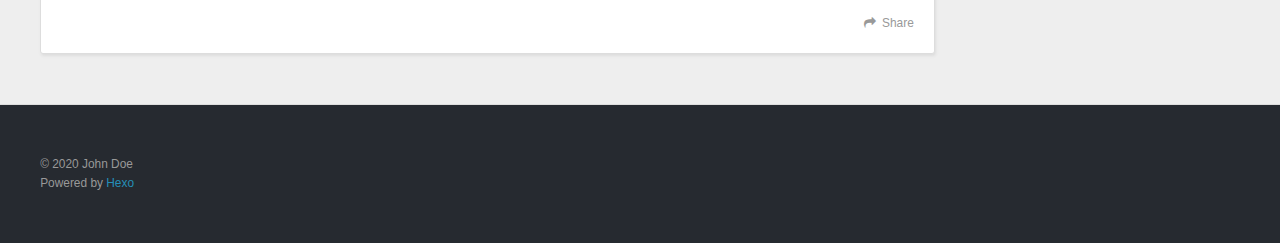
==== commit fee0be39: "Site updated: 2020-01-01 11:13:25" ====
--- a/index.html
+++ b/index.html
@@ -90,7 +90,7 @@
       
     </div>
     <footer class="article-footer">
-      <a data-url="http://yoursite.com/2019/12/31/repost/" data-id="ck4tbfmit000110tq7f8rfbnu" class="article-share-link">Share</a>
+      <a data-url="http://yoursite.com/2019/12/31/repost/" data-id="ck4uq732w00011gtqh5fn1dtw" class="article-share-link">Share</a>
       
       
     </footer>
@@ -126,7 +126,7 @@
       
     </div>
     <footer class="article-footer">
-      <a data-url="http://yoursite.com/2019/12/31/post/" data-id="ck4tbfmiw000210tq8xhz3i1p" class="article-share-link">Share</a>
+      <a data-url="http://yoursite.com/2019/12/31/post/" data-id="ck4uq732f00001gtqgk7b10gj" class="article-share-link">Share</a>
       
       
     </footer>
@@ -175,7 +175,7 @@
       
     </div>
     <footer class="article-footer">
-      <a data-url="http://yoursite.com/2019/12/30/hello-world/" data-id="ck4tbfmii000010tqbszu6b0w" class="article-share-link">Share</a>
+      <a data-url="http://yoursite.com/2019/12/30/hello-world/" data-id="ck4uq732x00021gtqhr8z54q7" class="article-share-link">Share</a>
       
       
     </footer>
@@ -239,7 +239,7 @@
   
   <div class="outer">
     <div id="footer-info" class="inner">
-      &copy; 2019 John Doe<br>
+      &copy; 2020 John Doe<br>
       Powered by <a href="http://hexo.io/" target="_blank">Hexo</a>
     </div>
   </div>
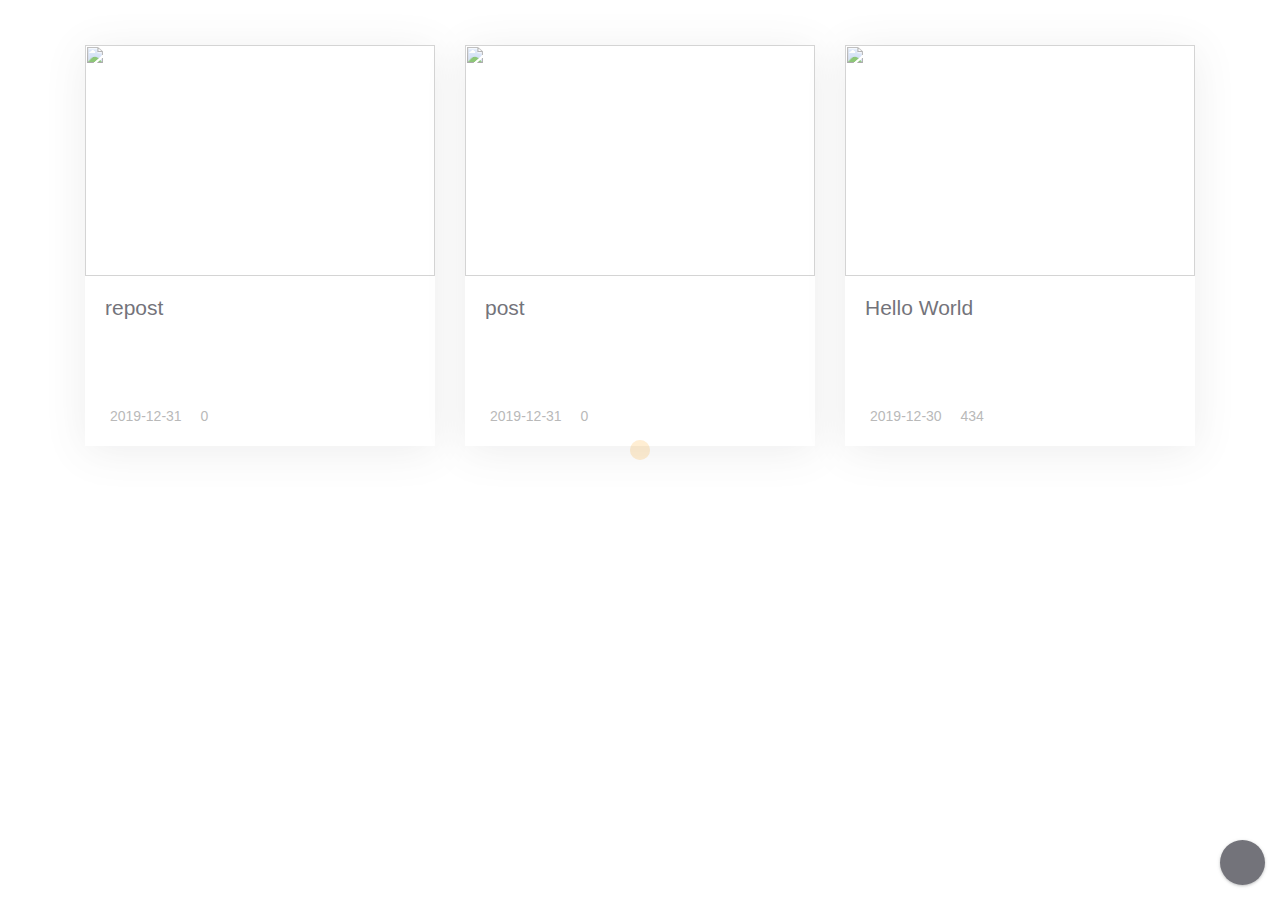
==== commit 145d2bfb: "Site updated: 2020-01-01 12:11:02" ====
--- a/index.html
+++ b/index.html
@@ -1,267 +1,166 @@
+
 <!DOCTYPE html>
-<html>
+<html lang="zh-CN">
+
 <head>
-  <meta charset="utf-8">
+  <meta charset="UTF-8">
+  <meta name="viewport" content="width=device-width, initial-scale=1, maximum-scale=1, user-scalable=no">
+  <meta http-equiv="X-UA-Compatible" content="ie=edge">
+  <title>Hexo</title>
+  <meta name="apple-mobile-web-app-capable" content="yes" />
+  <meta name="apple-mobile-web-app-status-bar-style" content="black-translucent">
+  <meta name="google" content="notranslate" />
   
+  
+  
+  <meta name="author" content="John Doe"> 
+  <link rel="shortcut icon" href="/null">
+  
+<link rel="stylesheet" href="//at.alicdn.com/t/font_1445822_30fj5cfdqlc.css">
 
   
-  <title>Hexo</title>
-  <meta name="viewport" content="width=device-width, initial-scale=1, maximum-scale=1">
-  <meta property="og:type" content="website">
-<meta property="og:title" content="Hexo">
-<meta property="og:url" content="http://yoursite.com/index.html">
-<meta property="og:site_name" content="Hexo">
-<meta property="og:locale" content="en_US">
-<meta property="article:author" content="John Doe">
-<meta name="twitter:card" content="summary">
-  
-    <link rel="alternate" href="/atom.xml" title="Hexo" type="application/atom+xml">
-  
-  
-    <link rel="icon" href="/favicon.png">
-  
-  
-    <link href="//fonts.googleapis.com/css?family=Source+Code+Pro" rel="stylesheet" type="text/css">
-  
-  
 <link rel="stylesheet" href="/css/style.css">
-
-<meta name="generator" content="Hexo 4.2.0"></head>
-
-<body>
-  <div id="container">
-    <div id="wrap">
-      <header id="header">
-  <div id="banner"></div>
-  <div id="header-outer" class="outer">
-    <div id="header-title" class="inner">
-      <h1 id="logo-wrap">
-        <a href="/" id="logo">Hexo</a>
-      </h1>
-      
-    </div>
-    <div id="header-inner" class="inner">
-      <nav id="main-nav">
-        <a id="main-nav-toggle" class="nav-icon"></a>
-        
-          <a class="main-nav-link" href="/">Home</a>
-        
-          <a class="main-nav-link" href="/archives">Archives</a>
-        
-      </nav>
-      <nav id="sub-nav">
-        
-          <a id="nav-rss-link" class="nav-icon" href="/atom.xml" title="RSS Feed"></a>
-        
-        <a id="nav-search-btn" class="nav-icon" title="Search"></a>
-      </nav>
-      <div id="search-form-wrap">
-        <form action="//google.com/search" method="get" accept-charset="UTF-8" class="search-form"><input type="search" name="q" class="search-form-input" placeholder="Search"><button type="submit" class="search-form-submit">&#xF002;</button><input type="hidden" name="sitesearch" value="http://yoursite.com"></form>
-      </div>
-    </div>
-  </div>
-</header>
-      <div class="outer">
-        <section id="main">
-  
-    <article id="post-repost" class="article article-type-post" itemscope itemprop="blogPost">
-  <div class="article-meta">
-    <a href="/2019/12/31/repost/" class="article-date">
-  <time datetime="2019-12-31T03:22:36.000Z" itemprop="datePublished">2019-12-31</time>
-</a>
-    
-  </div>
-  <div class="article-inner">
-    
-    
-      <header class="article-header">
-        
-  
-    <h1 itemprop="name">
-      <a class="article-title" href="/2019/12/31/repost/">repost</a>
-    </h1>
-  
-
-      </header>
-    
-    <div class="article-entry" itemprop="articleBody">
-      
-        
-      
-    </div>
-    <footer class="article-footer">
-      <a data-url="http://yoursite.com/2019/12/31/repost/" data-id="ck4uq732w00011gtqh5fn1dtw" class="article-share-link">Share</a>
-      
-      
-    </footer>
-  </div>
-  
-</article>
-
-
-  
-    <article id="post-post" class="article article-type-post" itemscope itemprop="blogPost">
-  <div class="article-meta">
-    <a href="/2019/12/31/post/" class="article-date">
-  <time datetime="2019-12-31T03:01:45.000Z" itemprop="datePublished">2019-12-31</time>
-</a>
-    
-  </div>
-  <div class="article-inner">
-    
-    
-      <header class="article-header">
-        
-  
-    <h1 itemprop="name">
-      <a class="article-title" href="/2019/12/31/post/">post</a>
-    </h1>
-  
-
-      </header>
-    
-    <div class="article-entry" itemprop="articleBody">
-      
-        
-      
-    </div>
-    <footer class="article-footer">
-      <a data-url="http://yoursite.com/2019/12/31/post/" data-id="ck4uq732f00001gtqgk7b10gj" class="article-share-link">Share</a>
-      
-      
-    </footer>
-  </div>
-  
-</article>
-
-
-  
-    <article id="post-hello-world" class="article article-type-post" itemscope itemprop="blogPost">
-  <div class="article-meta">
-    <a href="/2019/12/30/hello-world/" class="article-date">
-  <time datetime="2019-12-30T12:10:36.711Z" itemprop="datePublished">2019-12-30</time>
-</a>
-    
-  </div>
-  <div class="article-inner">
-    
-    
-      <header class="article-header">
-        
-  
-    <h1 itemprop="name">
-      <a class="article-title" href="/2019/12/30/hello-world/">Hello World</a>
-    </h1>
-  
-
-      </header>
-    
-    <div class="article-entry" itemprop="articleBody">
-      
-        <p>Welcome to <a href="https://hexo.io/" target="_blank" rel="noopener">Hexo</a>! This is your very first post. Check <a href="https://hexo.io/docs/" target="_blank" rel="noopener">documentation</a> for more info. If you get any problems when using Hexo, you can find the answer in <a href="https://hexo.io/docs/troubleshooting.html" target="_blank" rel="noopener">troubleshooting</a> or you can ask me on <a href="https://github.com/hexojs/hexo/issues" target="_blank" rel="noopener">GitHub</a>.</p>
-<h2 id="Quick-Start"><a href="#Quick-Start" class="headerlink" title="Quick Start"></a>Quick Start</h2><h3 id="Create-a-new-post"><a href="#Create-a-new-post" class="headerlink" title="Create a new post"></a>Create a new post</h3><figure class="highlight bash"><table><tr><td class="gutter"><pre><span class="line">1</span><br></pre></td><td class="code"><pre><span class="line">$ hexo new <span class="string">"My New Post"</span></span><br></pre></td></tr></table></figure>
-
-<p>More info: <a href="https://hexo.io/docs/writing.html" target="_blank" rel="noopener">Writing</a></p>
-<h3 id="Run-server"><a href="#Run-server" class="headerlink" title="Run server"></a>Run server</h3><figure class="highlight bash"><table><tr><td class="gutter"><pre><span class="line">1</span><br></pre></td><td class="code"><pre><span class="line">$ hexo server</span><br></pre></td></tr></table></figure>
-
-<p>More info: <a href="https://hexo.io/docs/server.html" target="_blank" rel="noopener">Server</a></p>
-<h3 id="Generate-static-files"><a href="#Generate-static-files" class="headerlink" title="Generate static files"></a>Generate static files</h3><figure class="highlight bash"><table><tr><td class="gutter"><pre><span class="line">1</span><br></pre></td><td class="code"><pre><span class="line">$ hexo generate</span><br></pre></td></tr></table></figure>
-
-<p>More info: <a href="https://hexo.io/docs/generating.html" target="_blank" rel="noopener">Generating</a></p>
-<h3 id="Deploy-to-remote-sites"><a href="#Deploy-to-remote-sites" class="headerlink" title="Deploy to remote sites"></a>Deploy to remote sites</h3><figure class="highlight bash"><table><tr><td class="gutter"><pre><span class="line">1</span><br></pre></td><td class="code"><pre><span class="line">$ hexo deploy</span><br></pre></td></tr></table></figure>
-
-<p>More info: <a href="https://hexo.io/docs/one-command-deployment.html" target="_blank" rel="noopener">Deployment</a></p>
-
-      
-    </div>
-    <footer class="article-footer">
-      <a data-url="http://yoursite.com/2019/12/30/hello-world/" data-id="ck4uq732x00021gtqhr8z54q7" class="article-share-link">Share</a>
-      
-      
-    </footer>
-  </div>
-  
-</article>
 
 
   
 
+  
 
-</section>
-        
-          <aside id="sidebar">
-  
-    
+  <script>
+    var CONFIG = window.CONFIG || {}
+    CONFIG = {
+      fancybox: ,
+      pjax: ,
+      highlight: ,
+    }
+  </script>
 
   
-    
 
-  
-    
-  
-    
-  <div class="widget-wrap">
-    <h3 class="widget-title">Archives</h3>
-    <div class="widget">
-      <ul class="archive-list"><li class="archive-list-item"><a class="archive-list-link" href="/archives/2019/12/">December 2019</a></li></ul>
+<meta name="generator" content="Hexo 4.2.0"></head>
+<body class="lock-screen">
+  <div class="loading">
+  <div class="loading-wrap">
+    <div class="loading-spinner">
+      <div class="loading-bounce1"></div>
+      <div class="loading-bounce2"></div>
     </div>
   </div>
+</div>
+  <header>
+  <nav class="menu">
+  <i class="iconfont iconclose-circle menu-close"></i>
+  <ul class="menu-content">
+    
+  </ul>
+  <div class="menu-copyright"></div>
+</nav>
+</header>
+  <main id="main">
+  
+  <div class="container" id="container">
+    <section class="row post">
+  
+  <div class="col-lg-4 col-md-6 col-sm-12 post-item">
+  <div class="post-wrap">
+    
+    <a href="/2019/12/31/repost/" class="post-image">
+      <img src="/null" draggable="false">
+    </a>
+    <div class="post-content">
+      <h3 class="post-title"><a href="/2019/12/31/repost/">repost</a></h3>
+      
+      
+      
+      <div class="post-excerpt">
+        <p class="substr-3"></p>
+      </div>
+      <div class="post-info">
+        <span class="post-info-item"><i class="iconfont iconcalendar"></i>2019-12-31</span
+          class="post-info-item">
+        
+        <span class="post-info-item"><i class="iconfont iconfont-size"></i>0</span>
+      </div>
+    </div>
+  </div>
+</div>
+  
+  <div class="col-lg-4 col-md-6 col-sm-12 post-item">
+  <div class="post-wrap">
+    
+    <a href="/2019/12/31/post/" class="post-image">
+      <img src="/null" draggable="false">
+    </a>
+    <div class="post-content">
+      <h3 class="post-title"><a href="/2019/12/31/post/">post</a></h3>
+      
+      
+      
+      <div class="post-excerpt">
+        <p class="substr-3"></p>
+      </div>
+      <div class="post-info">
+        <span class="post-info-item"><i class="iconfont iconcalendar"></i>2019-12-31</span
+          class="post-info-item">
+        
+        <span class="post-info-item"><i class="iconfont iconfont-size"></i>0</span>
+      </div>
+    </div>
+  </div>
+</div>
+  
+  <div class="col-lg-4 col-md-6 col-sm-12 post-item">
+  <div class="post-wrap">
+    
+    <a href="/2019/12/30/hello-world/" class="post-image">
+      <img src="/null" draggable="false">
+    </a>
+    <div class="post-content">
+      <h3 class="post-title"><a href="/2019/12/30/hello-world/">Hello World</a></h3>
+      
+      
+      
+      <div class="post-excerpt">
+        <p class="substr-3"></p>
+      </div>
+      <div class="post-info">
+        <span class="post-info-item"><i class="iconfont iconcalendar"></i>2019-12-30</span
+          class="post-info-item">
+        
+        <span class="post-info-item"><i class="iconfont iconfont-size"></i>434</span>
+      </div>
+    </div>
+  </div>
+</div>
+  
+</section>
+    <section class="paginator">
+  
+</section>
+  </div>
+</main>
+  
+  <div class="fab fab-plus">
+  <i class="iconfont iconplus"></i>
+</div>
+<div class="fab fab-up">
+  <i class="iconfont iconcaret-up"></i>
+</div>
+<div class="fab fab-menu">
+  <i class="iconfont iconmenu"></i>
+</div>
+</body>
 
 
-  
-    
-  <div class="widget-wrap">
-    <h3 class="widget-title">Recent Posts</h3>
-    <div class="widget">
-      <ul>
-        
-          <li>
-            <a href="/2019/12/31/repost/">repost</a>
-          </li>
-        
-          <li>
-            <a href="/2019/12/31/post/">post</a>
-          </li>
-        
-          <li>
-            <a href="/2019/12/30/hello-world/">Hello World</a>
-          </li>
-        
-      </ul>
-    </div>
-  </div>
-
-  
-</aside>
-        
-      </div>
-      <footer id="footer">
-  
-  <div class="outer">
-    <div id="footer-info" class="inner">
-      &copy; 2020 John Doe<br>
-      Powered by <a href="http://hexo.io/" target="_blank">Hexo</a>
-    </div>
-  </div>
-</footer>
-    </div>
-    <nav id="mobile-nav">
-  
-    <a href="/" class="mobile-nav-link">Home</a>
-  
-    <a href="/archives" class="mobile-nav-link">Archives</a>
-  
-</nav>
-    
-
-<script src="//ajax.googleapis.com/ajax/libs/jquery/2.0.3/jquery.min.js"></script>
+<script src="/lib/jquery/jquery.js"></script>
 
 
-  
-<link rel="stylesheet" href="/fancybox/jquery.fancybox.css">
 
-  
-<script src="/fancybox/jquery.fancybox.pack.js"></script>
+
+
+
+
+
 
 
 
@@ -270,7 +169,4 @@
 
 
 
-
-  </div>
-</body>
 </html>--- a/css/style.css
+++ b/css/style.css
@@ -1,1374 +1,1193 @@
+.colorful {
+  color: #42b983;
+  color: #35495e;
+  color: #aeffc1;
+  color: #a0dad0;
+  color: #93d7f1;
+  color: #fdee83;
+  color: #ffbe5b;
+  color: #ff7d7d;
+  color: #ffbccf;
+  color: #2b394e;
+  color: #1ba1e2;
+  color: #ff3b00;
+  color: #ffe157;
+}
+*,
+*::before,
+*::after {
+  box-sizing: border-box;
+}
 body {
-  width: 100%;
-}
-body:before,
-body:after {
-  content: "";
-  display: table;
-}
-body:after {
-  clear: both;
-}
-html,
-body,
-div,
-span,
-applet,
-object,
-iframe,
-h1,
-h2,
-h3,
-h4,
-h5,
-h6,
-p,
-blockquote,
-pre,
-a,
-abbr,
-acronym,
-address,
-big,
-cite,
-code,
-del,
-dfn,
-em,
-img,
-ins,
-kbd,
-q,
-s,
-samp,
-small,
-strike,
-strong,
-sub,
-sup,
-tt,
-var,
-dl,
-dt,
-dd,
-ol,
-ul,
-li,
-fieldset,
-form,
-label,
-legend,
-table,
-caption,
-tbody,
-tfoot,
-thead,
-tr,
-th,
-td {
   margin: 0;
-  padding: 0;
-  border: 0;
-  outline: 0;
-  font-weight: inherit;
-  font-style: inherit;
-  font-family: inherit;
-  font-size: 100%;
-  vertical-align: baseline;
-}
-body {
-  line-height: 1;
-  color: #000;
-  background: #fff;
-}
-ol,
-ul {
-  list-style: none;
-}
-table {
-  border-collapse: separate;
-  border-spacing: 0;
+  font-size: 14px;
+  color: #33333d;
+  font-family: 'Hiragino Sans GB', 'Hiragino Sans GB W3', 'Microsoft YaHei', 'WenQuanYi Micro Hei', sans-serif;
+}
+body a {
+  color: #33333d;
+  text-decoration: none;
+}
+body a:hover {
+  color: #ffbe5b;
+}
+body a,
+body a:hover {
+  transition: all 0.3s cubic-bezier(0.25, 0.5, 0.5, 0.9);
+}
+body img {
+  max-width: 100%;
+  max-height: 100%;
   vertical-align: middle;
-}
-caption,
-th,
-td {
-  text-align: left;
+  border-style: none;
+}
+body h1 {
+  margin-top: 0;
+  margin-bottom: 0.5rem;
   font-weight: normal;
-  vertical-align: middle;
-}
-a img {
-  border: none;
-}
-input,
-button {
-  margin: 0;
-  padding: 0;
-}
-input::-moz-focus-inner,
-button::-moz-focus-inner {
-  border: 0;
-  padding: 0;
-}
-@font-face {
-  font-family: FontAwesome;
-  font-style: normal;
+}
+body h2 {
+  margin-top: 0;
+  margin-bottom: 0.5rem;
   font-weight: normal;
-  src: url("fonts/fontawesome-webfont.eot?v=#4.0.3");
-  src: url("fonts/fontawesome-webfont.eot?#iefix&v=#4.0.3") format("embedded-opentype"), url("fonts/fontawesome-webfont.woff?v=#4.0.3") format("woff"), url("fonts/fontawesome-webfont.ttf?v=#4.0.3") format("truetype"), url("fonts/fontawesome-webfont.svg#fontawesomeregular?v=#4.0.3") format("svg");
-}
-html,
-body,
-#container {
+}
+body h3 {
+  margin-top: 0;
+  margin-bottom: 0.5rem;
+  font-weight: normal;
+}
+body h4 {
+  margin-top: 0;
+  margin-bottom: 0.5rem;
+  font-weight: normal;
+}
+body h5 {
+  margin-top: 0;
+  margin-bottom: 0.5rem;
+  font-weight: normal;
+}
+body h6 {
+  margin-top: 0;
+  margin-bottom: 0.5rem;
+  font-weight: normal;
+}
+body p {
+  margin-top: 0;
+  margin-bottom: 1rem;
+}
+::-webkit-scrollbar,
+::-webkit-scrollbar-track {
+  width: 8px;
+  height: 8px;
+  background-color: #fff;
+}
+::-webkit-scrollbar-thumb {
+  background-color: #999;
+}
+::-webkit-scrollbar-thumb:hover {
+  background-color: #ffbe5b;
+}
+::-webkit-scrollbar-thumb,
+::-webkit-scrollbar-thumb:hover {
+  transition: all 0.3s cubic-bezier(0.25, 0.5, 0.5, 0.9);
+}
+*::selection {
+  background: #ffe157;
+}
+*::-moz-selection {
+  background: #ffe157;
+}
+*::-webkit-selection {
+  background: #ffe157;
+}
+.container {
+  width: 100%;
+  margin-right: auto;
+  margin-left: auto;
+}
+@media (min-width: 576px) {
+  .container {
+    max-width: 540px;
+  }
+}
+@media (min-width: 768px) {
+  .container {
+    max-width: 720px;
+  }
+}
+@media (min-width: 992px) {
+  .container {
+    max-width: 960px;
+  }
+}
+@media (min-width: 1200px) {
+  .container {
+    max-width: 1140px;
+  }
+}
+.row {
+  display: -ms-flexbox;
+  display: flex;
+  -ms-flex-wrap: wrap;
+  flex-wrap: wrap;
+}
+.col-1,
+.col-md-1,
+.col-lg-1 {
+  position: relative;
+  width: 100%;
+  padding-right: 15px;
+  padding-left: 15px;
+}
+@media (max-width: 576px) {
+  .col-1,
+  .col-md-1,
+  .col-lg-1 {
+    padding-right: 0;
+    padding-left: 0;
+  }
+}
+.col-2,
+.col-md-2,
+.col-lg-2 {
+  position: relative;
+  width: 100%;
+  padding-right: 15px;
+  padding-left: 15px;
+}
+@media (max-width: 576px) {
+  .col-2,
+  .col-md-2,
+  .col-lg-2 {
+    padding-right: 0;
+    padding-left: 0;
+  }
+}
+.col-3,
+.col-md-3,
+.col-lg-3 {
+  position: relative;
+  width: 100%;
+  padding-right: 15px;
+  padding-left: 15px;
+}
+@media (max-width: 576px) {
+  .col-3,
+  .col-md-3,
+  .col-lg-3 {
+    padding-right: 0;
+    padding-left: 0;
+  }
+}
+.col-4,
+.col-md-4,
+.col-lg-4 {
+  position: relative;
+  width: 100%;
+  padding-right: 15px;
+  padding-left: 15px;
+}
+@media (max-width: 576px) {
+  .col-4,
+  .col-md-4,
+  .col-lg-4 {
+    padding-right: 0;
+    padding-left: 0;
+  }
+}
+.col-5,
+.col-md-5,
+.col-lg-5 {
+  position: relative;
+  width: 100%;
+  padding-right: 15px;
+  padding-left: 15px;
+}
+@media (max-width: 576px) {
+  .col-5,
+  .col-md-5,
+  .col-lg-5 {
+    padding-right: 0;
+    padding-left: 0;
+  }
+}
+.col-6,
+.col-md-6,
+.col-lg-6 {
+  position: relative;
+  width: 100%;
+  padding-right: 15px;
+  padding-left: 15px;
+}
+@media (max-width: 576px) {
+  .col-6,
+  .col-md-6,
+  .col-lg-6 {
+    padding-right: 0;
+    padding-left: 0;
+  }
+}
+.col-7,
+.col-md-7,
+.col-lg-7 {
+  position: relative;
+  width: 100%;
+  padding-right: 15px;
+  padding-left: 15px;
+}
+@media (max-width: 576px) {
+  .col-7,
+  .col-md-7,
+  .col-lg-7 {
+    padding-right: 0;
+    padding-left: 0;
+  }
+}
+.col-8,
+.col-md-8,
+.col-lg-8 {
+  position: relative;
+  width: 100%;
+  padding-right: 15px;
+  padding-left: 15px;
+}
+@media (max-width: 576px) {
+  .col-8,
+  .col-md-8,
+  .col-lg-8 {
+    padding-right: 0;
+    padding-left: 0;
+  }
+}
+.col-9,
+.col-md-9,
+.col-lg-9 {
+  position: relative;
+  width: 100%;
+  padding-right: 15px;
+  padding-left: 15px;
+}
+@media (max-width: 576px) {
+  .col-9,
+  .col-md-9,
+  .col-lg-9 {
+    padding-right: 0;
+    padding-left: 0;
+  }
+}
+.col-10,
+.col-md-10,
+.col-lg-10 {
+  position: relative;
+  width: 100%;
+  padding-right: 15px;
+  padding-left: 15px;
+}
+@media (max-width: 576px) {
+  .col-10,
+  .col-md-10,
+  .col-lg-10 {
+    padding-right: 0;
+    padding-left: 0;
+  }
+}
+.col-11,
+.col-md-11,
+.col-lg-11 {
+  position: relative;
+  width: 100%;
+  padding-right: 15px;
+  padding-left: 15px;
+}
+@media (max-width: 576px) {
+  .col-11,
+  .col-md-11,
+  .col-lg-11 {
+    padding-right: 0;
+    padding-left: 0;
+  }
+}
+.col-12,
+.col-md-12,
+.col-lg-12 {
+  position: relative;
+  width: 100%;
+  padding-right: 15px;
+  padding-left: 15px;
+}
+@media (max-width: 576px) {
+  .col-12,
+  .col-md-12,
+  .col-lg-12 {
+    padding-right: 0;
+    padding-left: 0;
+  }
+}
+.col-1 {
+  -ms-flex: 0 0 8.333333%;
+  flex: 0 0 8.333333%;
+  max-width: 8.333333%;
+}
+.col-2 {
+  -ms-flex: 0 0 16.666667%;
+  flex: 0 0 16.666667%;
+  max-width: 16.666667%;
+}
+.col-3 {
+  -ms-flex: 0 0 25%;
+  flex: 0 0 25%;
+  max-width: 25%;
+}
+.col-4 {
+  -ms-flex: 0 0 33.333333%;
+  flex: 0 0 33.333333%;
+  max-width: 33.333333%;
+}
+.col-5 {
+  -ms-flex: 0 0 41.666667%;
+  flex: 0 0 41.666667%;
+  max-width: 41.666667%;
+}
+.col-6 {
+  -ms-flex: 0 0 50%;
+  flex: 0 0 50%;
+  max-width: 50%;
+}
+.col-7 {
+  -ms-flex: 0 0 58.333333%;
+  flex: 0 0 58.333333%;
+  max-width: 58.333333%;
+}
+.col-8 {
+  -ms-flex: 0 0 66.666667%;
+  flex: 0 0 66.666667%;
+  max-width: 66.666667%;
+}
+.col-9 {
+  -ms-flex: 0 0 75%;
+  flex: 0 0 75%;
+  max-width: 75%;
+}
+.col-10 {
+  -ms-flex: 0 0 83.333333%;
+  flex: 0 0 83.333333%;
+  max-width: 83.333333%;
+}
+.col-11 {
+  -ms-flex: 0 0 91.666667%;
+  flex: 0 0 91.666667%;
+  max-width: 91.666667%;
+}
+.col-12 {
+  -ms-flex: 0 0 100%;
+  flex: 0 0 100%;
+  max-width: 100%;
+}
+@media (min-width: 576px) {
+  .col-sm-1 {
+    -ms-flex: 0 0 8.333333%;
+    flex: 0 0 8.333333%;
+    max-width: 8.333333%;
+  }
+  .col-sm-2 {
+    -ms-flex: 0 0 16.666667%;
+    flex: 0 0 16.666667%;
+    max-width: 16.666667%;
+  }
+  .col-sm-3 {
+    -ms-flex: 0 0 25%;
+    flex: 0 0 25%;
+    max-width: 25%;
+  }
+  .col-sm-4 {
+    -ms-flex: 0 0 33.333333%;
+    flex: 0 0 33.333333%;
+    max-width: 33.333333%;
+  }
+  .col-sm-5 {
+    -ms-flex: 0 0 41.666667%;
+    flex: 0 0 41.666667%;
+    max-width: 41.666667%;
+  }
+  .col-sm-6 {
+    -ms-flex: 0 0 50%;
+    flex: 0 0 50%;
+    max-width: 50%;
+  }
+  .col-sm-7 {
+    -ms-flex: 0 0 58.333333%;
+    flex: 0 0 58.333333%;
+    max-width: 58.333333%;
+  }
+  .col-sm-8 {
+    -ms-flex: 0 0 66.666667%;
+    flex: 0 0 66.666667%;
+    max-width: 66.666667%;
+  }
+  .col-sm-9 {
+    -ms-flex: 0 0 75%;
+    flex: 0 0 75%;
+    max-width: 75%;
+  }
+  .col-sm-10 {
+    -ms-flex: 0 0 83.333333%;
+    flex: 0 0 83.333333%;
+    max-width: 83.333333%;
+  }
+  .col-sm-11 {
+    -ms-flex: 0 0 91.666667%;
+    flex: 0 0 91.666667%;
+    max-width: 91.666667%;
+  }
+  .col-sm-12 {
+    -ms-flex: 0 0 100%;
+    flex: 0 0 100%;
+    max-width: 100%;
+  }
+}
+@media (min-width: 768px) {
+  .col-md-1 {
+    -ms-flex: 0 0 8.333333%;
+    flex: 0 0 8.333333%;
+    max-width: 8.333333%;
+  }
+  .col-md-2 {
+    -ms-flex: 0 0 16.666667%;
+    flex: 0 0 16.666667%;
+    max-width: 16.666667%;
+  }
+  .col-md-3 {
+    -ms-flex: 0 0 25%;
+    flex: 0 0 25%;
+    max-width: 25%;
+  }
+  .col-md-4 {
+    -ms-flex: 0 0 33.333333%;
+    flex: 0 0 33.333333%;
+    max-width: 33.333333%;
+  }
+  .col-md-5 {
+    -ms-flex: 0 0 41.666667%;
+    flex: 0 0 41.666667%;
+    max-width: 41.666667%;
+  }
+  .col-md-6 {
+    -ms-flex: 0 0 50%;
+    flex: 0 0 50%;
+    max-width: 50%;
+  }
+  .col-md-7 {
+    -ms-flex: 0 0 58.333333%;
+    flex: 0 0 58.333333%;
+    max-width: 58.333333%;
+  }
+  .col-md-8 {
+    -ms-flex: 0 0 66.666667%;
+    flex: 0 0 66.666667%;
+    max-width: 66.666667%;
+  }
+  .col-md-9 {
+    -ms-flex: 0 0 75%;
+    flex: 0 0 75%;
+    max-width: 75%;
+  }
+  .col-md-10 {
+    -ms-flex: 0 0 83.333333%;
+    flex: 0 0 83.333333%;
+    max-width: 83.333333%;
+  }
+  .col-md-11 {
+    -ms-flex: 0 0 91.666667%;
+    flex: 0 0 91.666667%;
+    max-width: 91.666667%;
+  }
+  .col-md-12 {
+    -ms-flex: 0 0 100%;
+    flex: 0 0 100%;
+    max-width: 100%;
+  }
+}
+@media (min-width: 992px) {
+  .col-lg-1 {
+    -ms-flex: 0 0 8.333333%;
+    flex: 0 0 8.333333%;
+    max-width: 8.333333%;
+  }
+  .col-lg-2 {
+    -ms-flex: 0 0 16.666667%;
+    flex: 0 0 16.666667%;
+    max-width: 16.666667%;
+  }
+  .col-lg-3 {
+    -ms-flex: 0 0 25%;
+    flex: 0 0 25%;
+    max-width: 25%;
+  }
+  .col-lg-4 {
+    -ms-flex: 0 0 33.333333%;
+    flex: 0 0 33.333333%;
+    max-width: 33.333333%;
+  }
+  .col-lg-5 {
+    -ms-flex: 0 0 41.666667%;
+    flex: 0 0 41.666667%;
+    max-width: 41.666667%;
+  }
+  .col-lg-6 {
+    -ms-flex: 0 0 50%;
+    flex: 0 0 50%;
+    max-width: 50%;
+  }
+  .col-lg-7 {
+    -ms-flex: 0 0 58.333333%;
+    flex: 0 0 58.333333%;
+    max-width: 58.333333%;
+  }
+  .col-lg-8 {
+    -ms-flex: 0 0 66.666667%;
+    flex: 0 0 66.666667%;
+    max-width: 66.666667%;
+  }
+  .col-lg-9 {
+    -ms-flex: 0 0 75%;
+    flex: 0 0 75%;
+    max-width: 75%;
+  }
+  .col-lg-10 {
+    -ms-flex: 0 0 83.333333%;
+    flex: 0 0 83.333333%;
+    max-width: 83.333333%;
+  }
+  .col-lg-11 {
+    -ms-flex: 0 0 91.666667%;
+    flex: 0 0 91.666667%;
+    max-width: 91.666667%;
+  }
+  .col-lg-12 {
+    -ms-flex: 0 0 100%;
+    flex: 0 0 100%;
+    max-width: 100%;
+  }
+}
+.loading {
+  position: fixed;
+  width: 100%;
   height: 100%;
-}
-body {
-  background: #eee;
-  font: 14px -apple-system, BlinkMacSystemFont, "Segoe UI", "Roboto", "Oxygen", "Ubuntu", "Cantarell", "Fira Sans", "Droid Sans", "Helvetica Neue", sans-serif;
-  -webkit-text-size-adjust: 100%;
-}
-.outer {
-  max-width: 1220px;
-  margin: 0 auto;
-  padding: 0 20px;
-}
-.outer:before,
-.outer:after {
-  content: "";
-  display: table;
-}
-.outer:after {
-  clear: both;
-}
-.inner {
-  display: inline;
-  float: left;
-  width: 98.33333333333333%;
-  margin: 0 0.833333333333333%;
-}
-.left,
-.alignleft {
-  float: left;
-}
-.right,
-.alignright {
-  float: right;
-}
-.clear {
-  clear: both;
-}
-#container {
-  position: relative;
-}
-.mobile-nav-on {
+  top: 0;
+  background-color: #fff;
+  z-index: 2019;
   overflow: hidden;
 }
-#wrap {
+.loading .loading-wrap {
+  position: absolute;
+  left: 50%;
+  top: 50%;
+  bottom: auto;
+  right: auto;
+  -webkit-transform: translateX(-50%) translateY(-50%);
+  transform: translateX(-50%) translateY(-50%);
+  text-align: center;
+}
+.loading .loading-wrap .loading-spinner {
+  width: 20px;
+  height: 20px;
+  position: relative;
+  margin: 100px auto;
+}
+.loading .loading-wrap .loading-spinner .loading-bounce1,
+.loading .loading-wrap .loading-spinner .loading-bounce2 {
+  width: 100%;
   height: 100%;
-  width: 100%;
+  border-radius: 50%;
+  background-color: #ffbe5b;
+  opacity: 0.6;
   position: absolute;
   top: 0;
   left: 0;
-  -webkit-transition: 0.2s ease-out;
-  -moz-transition: 0.2s ease-out;
-  -ms-transition: 0.2s ease-out;
-  transition: 0.2s ease-out;
-  z-index: 1;
-  background: #eee;
-}
-.mobile-nav-on #wrap {
-  left: 280px;
-}
-@media screen and (min-width: 768px) {
-  #main {
-    display: inline;
-    float: left;
-    width: 73.33333333333333%;
-    margin: 0 0.833333333333333%;
-  }
-}
-.article-date,
-.article-category-link,
-.archive-year,
-.widget-title {
-  text-decoration: none;
-  text-transform: uppercase;
-  letter-spacing: 2px;
-  color: #999;
-  margin-bottom: 1em;
-  margin-left: 5px;
-  line-height: 1em;
-  text-shadow: 0 1px #fff;
-  font-weight: bold;
-}
-.article-inner,
-.archive-article-inner {
-  background: #fff;
-  -webkit-box-shadow: 1px 2px 3px #ddd;
-  box-shadow: 1px 2px 3px #ddd;
-  border: 1px solid #ddd;
-  border-radius: 3px;
-}
-.article-entry h1,
-.widget h1 {
-  font-size: 2em;
-}
-.article-entry h2,
-.widget h2 {
-  font-size: 1.5em;
-}
-.article-entry h3,
-.widget h3 {
-  font-size: 1.3em;
-}
-.article-entry h4,
-.widget h4 {
-  font-size: 1.2em;
-}
-.article-entry h5,
-.widget h5 {
-  font-size: 1em;
-}
-.article-entry h6,
-.widget h6 {
-  font-size: 1em;
-  color: #999;
-}
-.article-entry hr,
-.widget hr {
-  border: 1px dashed #ddd;
-}
-.article-entry strong,
-.widget strong {
-  font-weight: bold;
-}
-.article-entry em,
-.widget em,
-.article-entry cite,
-.widget cite {
-  font-style: italic;
-}
-.article-entry sup,
-.widget sup,
-.article-entry sub,
-.widget sub {
-  font-size: 0.75em;
-  line-height: 0;
-  position: relative;
-  vertical-align: baseline;
-}
-.article-entry sup,
-.widget sup {
-  top: -0.5em;
-}
-.article-entry sub,
-.widget sub {
-  bottom: -0.2em;
-}
-.article-entry small,
-.widget small {
-  font-size: 0.85em;
-}
-.article-entry acronym,
-.widget acronym,
-.article-entry abbr,
-.widget abbr {
-  border-bottom: 1px dotted;
-}
-.article-entry ul,
-.widget ul,
-.article-entry ol,
-.widget ol,
-.article-entry dl,
-.widget dl {
-  margin: 0 20px;
-  line-height: 1.6em;
-}
-.article-entry ul ul,
-.widget ul ul,
-.article-entry ol ul,
-.widget ol ul,
-.article-entry ul ol,
-.widget ul ol,
-.article-entry ol ol,
-.widget ol ol {
-  margin-top: 0;
-  margin-bottom: 0;
-}
-.article-entry ul,
-.widget ul {
-  list-style: disc;
-}
-.article-entry ol,
-.widget ol {
-  list-style: decimal;
-}
-.article-entry dt,
-.widget dt {
-  font-weight: bold;
-}
-#header {
-  height: 300px;
-  position: relative;
-  border-bottom: 1px solid #ddd;
-}
-#header:before,
-#header:after {
-  content: "";
+  -webkit-animation: bounce 2s infinite ease-in-out;
+  animation: bounce 2s infinite ease-in-out;
+}
+.loading .loading-wrap .loading-spinner .loading-bounce2 {
+  -webkit-animation-delay: -1s;
+  animation-delay: -1s;
+}
+.preview .preview-image {
+  z-index: 40;
+  height: 90vh;
+  width: 100%;
+  background-image: url("");
+  background-repeat: no-repeat;
+  background-size: 100% 100%;
+  background-attachment: fixed;
+  position: relative;
+  display: flex;
+  justify-content: center;
+  align-items: center;
+}
+.preview .preview-image .preview-tagline {
+  font-size: 3em;
+  font-weight: 300;
+  margin: 0 10%;
+  color: $color-defalut;
+}
+@media (max-width: 768px) {
+  .preview .preview-image .preview-tagline {
+    font-size: 2em;
+  }
+}
+.preview .preview-image .preview-overlay {
+  width: 100%;
   position: absolute;
+  bottom: -1px;
   left: 0;
   right: 0;
-  height: 40px;
-}
-#header:before {
+}
+.preview .preview-image .preview-overlay .preview-waves {
+  position: relative;
+  width: 100%;
+  height: 15vh;
+  margin-bottom: -7px;
+  min-height: 100px;
+  max-height: 150px;
+}
+@media (max-width: 768px) {
+  .preview .preview-image .preview-overlay .preview-waves {
+    height: 40px;
+    min-height: 40px;
+  }
+}
+.preview .preview-image .preview-overlay .preview-parallax > use {
+  animation: move-forever 25s cubic-bezier(0.55, 0.5, 0.45, 0.5) infinite;
+}
+.preview .preview-image .preview-overlay .preview-parallax > use:nth-child(1) {
+  animation-delay: -2s;
+  animation-duration: 7s;
+}
+.preview .preview-image .preview-overlay .preview-parallax > use:nth-child(2) {
+  animation-delay: -3s;
+  animation-duration: 10s;
+}
+.preview .preview-image .preview-overlay .preview-parallax > use:nth-child(3) {
+  animation-delay: -4s;
+  animation-duration: 13s;
+}
+.preview .preview-image .preview-overlay .preview-parallax > use:nth-child(4) {
+  animation-delay: -5s;
+  animation-duration: 20s;
+}
+.preview .preview-scroll {
+  height: 10vh;
+  display: flex;
+  justify-content: center;
+  align-items: center;
+}
+.preview .preview-scroll i {
+  font-size: 32px;
+}
+.substr-1,
+.substr-3 {
+  display: -webkit-box;
+  -webkit-box-orient: vertical;
+  overflow: hidden;
+}
+.substr-1 {
+  -webkit-line-clamp: 1;
+}
+.substr-3 {
+  -webkit-line-clamp: 3;
+}
+.lock-screen {
+  overflow: hidden;
+  height: 100%;
+  width: 100%;
+}
+.blur {
+  filter: blur(10px);
+}
+.fab {
+  position: fixed;
+  bottom: 15px;
+  right: 15px;
+  width: 45px;
+  height: 45px;
+  line-height: 45px;
+  text-align: center;
+  border-radius: 50%;
+  background-color: #33333d;
+  color: #fff;
+  transition: all 0.3s cubic-bezier(0.25, 0.5, 0.5, 0.9);
+  box-shadow: 0 1px 2px 0 rgba(60,64,67,0.302), 0 1px 3px 1px rgba(60,64,67,0.149);
+}
+.fab i {
+  font-size: 1.5em;
+}
+.fab:hover {
+  background-color: #ffbe5b;
+  color: #33333d;
+  cursor: pointer;
+}
+.fab-plus {
+  z-index: 100;
+}
+.fab-plus-active {
+  transform: rotate(45deg);
+}
+.fab-up {
+  z-index: 90;
+  visibility: hidden;
+}
+.fab-up-active {
+  bottom: 125px;
+  visibility: visible;
+}
+.fab-menu {
+  z-index: 80;
+  visibility: hidden;
+}
+.fab-menu-active {
+  bottom: 70px;
+  visibility: visible;
+}
+.paginator {
+  text-align: center;
+  margin-bottom: 30px;
+}
+.paginator span,
+.paginator a {
+  display: inline-block;
+  margin: 0 3px;
+  width: 35px;
+  height: 35px;
+  line-height: 35px;
+  border-radius: 50%;
+}
+.paginator span,
+.paginator a:hover {
+  background-color: #33333d;
+  color: #fff;
+}
+@-moz-keyframes bounce {
+  0%, 100% {
+    -webkit-transform: scale(0);
+  }
+  50% {
+    -webkit-transform: scale(1);
+  }
+}
+@-webkit-keyframes bounce {
+  0%, 100% {
+    -webkit-transform: scale(0);
+  }
+  50% {
+    -webkit-transform: scale(1);
+  }
+}
+@-o-keyframes bounce {
+  0%, 100% {
+    -webkit-transform: scale(0);
+  }
+  50% {
+    -webkit-transform: scale(1);
+  }
+}
+@keyframes bounce {
+  0%, 100% {
+    -webkit-transform: scale(0);
+  }
+  50% {
+    -webkit-transform: scale(1);
+  }
+}
+@-moz-keyframes bounce {
+  0%, 100% {
+    transform: scale(0);
+    -webkit-transform: scale(0);
+  }
+  50% {
+    transform: scale(1);
+    -webkit-transform: scale(1);
+  }
+}
+@-webkit-keyframes bounce {
+  0%, 100% {
+    transform: scale(0);
+    -webkit-transform: scale(0);
+  }
+  50% {
+    transform: scale(1);
+    -webkit-transform: scale(1);
+  }
+}
+@-o-keyframes bounce {
+  0%, 100% {
+    transform: scale(0);
+    -webkit-transform: scale(0);
+  }
+  50% {
+    transform: scale(1);
+    -webkit-transform: scale(1);
+  }
+}
+@keyframes bounce {
+  0%, 100% {
+    transform: scale(0);
+    -webkit-transform: scale(0);
+  }
+  50% {
+    transform: scale(1);
+    -webkit-transform: scale(1);
+  }
+}
+@-moz-keyframes move-forever {
+  0% {
+    transform: translate3d(-90px, 0, 0);
+  }
+  100% {
+    transform: translate3d(85px, 0, 0);
+  }
+}
+@-webkit-keyframes move-forever {
+  0% {
+    transform: translate3d(-90px, 0, 0);
+  }
+  100% {
+    transform: translate3d(85px, 0, 0);
+  }
+}
+@-o-keyframes move-forever {
+  0% {
+    transform: translate3d(-90px, 0, 0);
+  }
+  100% {
+    transform: translate3d(85px, 0, 0);
+  }
+}
+@keyframes move-forever {
+  0% {
+    transform: translate3d(-90px, 0, 0);
+  }
+  100% {
+    transform: translate3d(85px, 0, 0);
+  }
+}
+.menu {
+  position: fixed;
+  width: 100%;
+  height: 100%;
   top: 0;
-  background: -webkit-linear-gradient(rgba(0,0,0,0.2), transparent);
-  background: -moz-linear-gradient(rgba(0,0,0,0.2), transparent);
-  background: -ms-linear-gradient(rgba(0,0,0,0.2), transparent);
-  background: linear-gradient(rgba(0,0,0,0.2), transparent);
-}
-#header:after {
-  bottom: 0;
-  background: -webkit-linear-gradient(transparent, rgba(0,0,0,0.2));
-  background: -moz-linear-gradient(transparent, rgba(0,0,0,0.2));
-  background: -ms-linear-gradient(transparent, rgba(0,0,0,0.2));
-  background: linear-gradient(transparent, rgba(0,0,0,0.2));
-}
-#header-outer {
+  background-color: rgba(255,255,255,0.7);
+  z-index: 50;
+  display: none;
+}
+.menu .menu-close {
+  position: absolute;
+  color: #ffbe5b;
+  font-size: 2em;
+  right: 30px;
+  top: 30px;
+  cursor: pointer;
+}
+.menu .menu-content {
+  width: 100%;
   height: 100%;
-  position: relative;
-}
-#header-inner {
-  position: relative;
+  text-align: center;
+  padding: 0;
+}
+@media (max-width: 576px) {
+  .menu .menu-content {
+    position: relative;
+    top: 50%;
+    transform: translateY(-25%);
+  }
+}
+.menu .menu-content .menu-item {
+  font-size: 2em;
+  display: inline-block;
+  margin: 20px;
+  margin-top: 200px;
+}
+@media (max-width: 576px) {
+  .menu .menu-content .menu-item {
+    display: block;
+    margin: 10px;
+  }
+}
+.menu .menu-copyright {
+  position: absolute;
+  bottom: 20px;
+  width: 100%;
+  text-align: center;
+}
+@media (max-width: 576px) {
+  .menu .menu-copyright {
+    font-size: 0.75em;
+  }
+}
+@media (min-width: 768px) {
+  .post {
+    padding-top: 45px;
+  }
+}
+.post .post-item {
+  margin-bottom: 30px;
+}
+.post .post-item .post-wrap:hover {
+  box-shadow: 0 16px 32px 0 rgba(0,0,0,0.1);
+}
+.post .post-item .post-wrap {
+  box-shadow: 0 5px 40px -1px rgba(2,10,18,0.11);
+  background-color: #fff;
+}
+.post .post-item .post-wrap .post-top {
+  z-index: 10;
+  width: 80px;
+  height: 80px;
   overflow: hidden;
-}
-#banner {
+  position: absolute;
+  top: 0;
+}
+.post .post-item .post-wrap .post-top div {
+  line-height: 18px;
+  text-align: center;
+  -webkit-transform: rotate(-45deg);
+  -moz-transform: rotate(-45deg);
+  -ms-transform: rotate(-45deg);
+  -o-transform: rotate(-45deg);
+  position: relative;
+  padding: 3px 0;
+  top: 10px;
+  left: -28px;
+  width: 100px;
+  background-color: #ff3b00;
+  color: #fff;
+  box-shadow: -3px 5px 6px -5px rgba(0,0,0,0.5);
+}
+.post .post-item .post-wrap .post-image {
+  display: block;
+  position: relative;
+  width: 100%;
+  height: 0;
+  padding-bottom: 66%;
+}
+.post .post-item .post-wrap .post-image img {
   position: absolute;
   top: 0;
   left: 0;
   width: 100%;
   height: 100%;
-  background: url("images/banner.jpg") center #000;
-  -webkit-background-size: cover;
-  -moz-background-size: cover;
-  background-size: cover;
-  z-index: -1;
-}
-#header-title {
-  text-align: center;
-  height: 40px;
+}
+.post .post-item .post-wrap .post-image img,
+.post .post-item .post-wrap .post-image img:hover {
+  transition: all 0.3s cubic-bezier(0.25, 0.5, 0.5, 0.9);
+}
+.post .post-item .post-wrap .post-image img:hover {
+  opacity: 0.7;
+}
+.post .post-item .post-wrap .post-content {
+  padding: 20px;
+  height: 170px;
+}
+.post .post-item .post-wrap .post-content .post-title {
+  font-size: 1.5em;
+}
+.post .post-item .post-wrap .post-content .post-title a {
+  display: -webkit-box;
+  -webkit-box-orient: vertical;
+  -webkit-line-clamp: 1;
+  overflow: hidden;
+}
+.post .post-item .post-wrap .post-content .post-excerpt {
+  height: 80px;
+}
+.post .post-item .post-wrap .post-content .post-excerpt p {
+  color: #555;
+}
+.post .post-item .post-wrap .post-content .post-info {
+  color: #999;
+}
+.post .post-item .post-wrap .post-content .post-info .post-info-item {
+  margin-right: 10px;
+}
+.post .post-item .post-wrap .post-content .post-info .post-info-item i {
+  font-size: 1em;
+  margin-right: 5px;
+}
+.article {
+  max-width: 700px;
+  margin: 45px auto;
+  box-shadow: 0 5px 40px -1px rgba(2,10,18,0.11);
+}
+@media (max-width: 576px) {
+  .article {
+    margin: 0;
+  }
+}
+.article .head {
+  position: relative;
+}
+.article .head .head-mask {
   position: absolute;
-  top: 50%;
-  left: 0;
-  margin-top: -20px;
-}
-#logo,
-#subtitle {
-  text-decoration: none;
+  bottom: 0;
+  width: 100%;
+  background: linear-gradient(180deg, rgba(0,0,0,0), rgba(0,0,0,0.75));
+  padding: 30px;
+}
+.article .head .head-mask .head-title {
   color: #fff;
-  font-weight: 300;
-  text-shadow: 0 1px 4px rgba(0,0,0,0.3);
-}
-#logo {
-  font-size: 40px;
-  line-height: 40px;
-  letter-spacing: 2px;
-}
-#subtitle {
-  font-size: 16px;
-  line-height: 16px;
-  letter-spacing: 1px;
-}
-#subtitle-wrap {
-  margin-top: 16px;
-}
-#main-nav {
-  float: left;
-  margin-left: -15px;
-}
-.nav-icon,
-.main-nav-link {
-  float: left;
+  font-size: 2em;
+}
+.article .head .head-mask .head-info {
   color: #fff;
-  opacity: 0.6;
-  text-decoration: none;
-  text-shadow: 0 1px rgba(0,0,0,0.2);
-  -webkit-transition: opacity 0.2s;
-  -moz-transition: opacity 0.2s;
-  -ms-transition: opacity 0.2s;
-  transition: opacity 0.2s;
-  display: block;
-  padding: 20px 15px;
-}
-.nav-icon:hover,
-.main-nav-link:hover {
-  opacity: 1;
-}
-.nav-icon {
-  font-family: FontAwesome;
-  text-align: center;
-  font-size: 14px;
-  width: 14px;
-  height: 14px;
-  padding: 20px 15px;
-  position: relative;
+  margin-top: 10px;
+}
+.article .head .head-mask .head-info .post-info-item {
+  margin-right: 10px;
+}
+.article .head .head-mask .head-info .post-info-item i {
+  font-size: 1em;
+  margin-right: 5px;
+}
+.article .main {
+  padding: 30px;
+}
+.article .main .content {
+  line-height: 2;
+  color: #555;
+}
+.article .main .content h1 {
+  font-size: 1.5em;
+  margin-bottom: 1em;
+  margin-top: 2em;
+  color: #33333d;
+  font-weight: bold;
+}
+.article .main .content h2 {
+  font-size: 1.4em;
+  margin-bottom: 1em;
+  margin-top: 2em;
+  color: #33333d;
+  font-weight: bold;
+}
+.article .main .content h3 {
+  font-size: 1.3em;
+  margin-bottom: 1em;
+  margin-top: 2em;
+  color: #33333d;
+  font-weight: bold;
+}
+.article .main .content h4 {
+  font-size: 1.2em;
+  margin-bottom: 1em;
+  margin-top: 2em;
+  color: #33333d;
+  font-weight: bold;
+}
+.article .main .content h5 {
+  font-size: 1.1em;
+  margin-bottom: 1em;
+  margin-top: 2em;
+  color: #33333d;
+  font-weight: bold;
+}
+.article .main .content h6 {
+  font-size: 1em;
+  margin-bottom: 1em;
+  margin-top: 2em;
+  color: #33333d;
+  font-weight: bold;
+}
+.article .main .content code {
+  font-size: 1em;
+  background-color: #f6f8fa;
+  padding: 2px 5px;
+  border-radius: 2px;
+  color: #ffbe5b;
+}
+.article .main .content a {
+  text-decoration: underline !important;
+}
+.article .main .content kbd {
+  padding: 0.2em 0.4em;
+  font-size: 87.5%;
+  color: #fff;
+  background-color: #33333d;
+  border-radius: 0.2em;
+}
+.article .main .content figure {
+  color: #33333d;
+  margin: 0;
+  overflow: auto;
+}
+.article .main .content figure > * {
+  border-spacing: 0px;
+}
+.article .main .content figure .gutter {
+  display: none;
+}
+.article .main .content figure table,
+.article .main .content figure pre {
+  margin: 0;
+}
+.article .main .content table {
+  margin: 10px auto;
+  min-width: 100%;
+}
+.article .main .content blockquote {
+  margin: 0 0 1em;
+  padding: 15px 20px;
+  background-color: #f6f8fa;
+  border-left: 3px solid #ffbe5b;
+  border-left-width: 6px;
+}
+.article .main .content blockquote p {
+  margin: 0;
+}
+.article .extra {
+  margin-top: 50px;
+}
+.article .extra .tag-list {
+  padding: 0 0 1em 0;
+  border-bottom: #ddd dashed 1px;
+}
+.article .extra .tag-list .tag-list-item {
+  display: inline-block;
+  list-style-type: none;
+  margin-right: 1em;
+  padding: 5px 10px;
+  background-color: #f6f8fa;
+}
+.article .extra .tag-list .tag-list-item:hover {
   cursor: pointer;
-}
-.main-nav-link {
-  font-weight: 300;
-  letter-spacing: 1px;
-}
-@media screen and (max-width: 479px) {
-  .main-nav-link {
-    display: none;
-  }
-}
-#main-nav-toggle {
-  display: none;
-}
-#main-nav-toggle:before {
-  content: "\f0c9";
-}
-@media screen and (max-width: 479px) {
-  #main-nav-toggle {
-    display: block;
-  }
-}
-#sub-nav {
-  float: right;
-  margin-right: -15px;
-}
-#nav-rss-link:before {
-  content: "\f09e";
-}
-#nav-search-btn:before {
-  content: "\f002";
-}
-#search-form-wrap {
-  position: absolute;
-  top: 15px;
-  width: 150px;
-  height: 30px;
-  right: -150px;
-  opacity: 0;
-  -webkit-transition: 0.2s ease-out;
-  -moz-transition: 0.2s ease-out;
-  -ms-transition: 0.2s ease-out;
-  transition: 0.2s ease-out;
-}
-#search-form-wrap.on {
-  opacity: 1;
-  right: 0;
-}
-@media screen and (max-width: 479px) {
-  #search-form-wrap {
-    width: 100%;
-    right: -100%;
-  }
-}
-.search-form {
-  position: absolute;
-  top: 0;
-  left: 0;
-  right: 0;
-  background: #fff;
-  padding: 5px 15px;
-  border-radius: 15px;
-  -webkit-box-shadow: 0 0 10px rgba(0,0,0,0.3);
-  box-shadow: 0 0 10px rgba(0,0,0,0.3);
-}
-.search-form-input {
-  border: none;
-  background: none;
-  color: #555;
-  width: 100%;
-  font: 13px -apple-system, BlinkMacSystemFont, "Segoe UI", "Roboto", "Oxygen", "Ubuntu", "Cantarell", "Fira Sans", "Droid Sans", "Helvetica Neue", sans-serif;
-  outline: none;
-}
-.search-form-input::-webkit-search-results-decoration,
-.search-form-input::-webkit-search-cancel-button {
-  -webkit-appearance: none;
-}
-.search-form-submit {
-  position: absolute;
-  top: 50%;
-  right: 10px;
-  margin-top: -7px;
-  font: 13px FontAwesome;
-  border: none;
-  background: none;
-  color: #bbb;
-  cursor: pointer;
-}
-.search-form-submit:hover,
-.search-form-submit:focus {
-  color: #777;
-}
-.article {
-  margin: 50px 0;
-}
-.article-inner {
-  overflow: hidden;
-}
-.article-meta:before,
-.article-meta:after {
-  content: "";
-  display: table;
-}
-.article-meta:after {
-  clear: both;
-}
-.article-date {
-  float: left;
-}
-.article-category {
-  float: left;
-  line-height: 1em;
-  color: #ccc;
-  text-shadow: 0 1px #fff;
-  margin-left: 8px;
-}
-.article-category:before {
-  content: "\2022";
-}
-.article-category-link {
-  margin: 0 12px 1em;
-}
-.article-header {
-  padding: 20px 20px 0;
-}
-.article-title {
-  text-decoration: none;
-  font-size: 2em;
-  font-weight: bold;
-  color: #555;
-  line-height: 1.1em;
-  -webkit-transition: color 0.2s;
-  -moz-transition: color 0.2s;
-  -ms-transition: color 0.2s;
-  transition: color 0.2s;
-}
-a.article-title:hover {
-  color: #258fb8;
-}
-.article-entry {
-  color: #555;
-  padding: 0 20px;
-}
-.article-entry:before,
-.article-entry:after {
-  content: "";
-  display: table;
-}
-.article-entry:after {
-  clear: both;
-}
-.article-entry p,
-.article-entry table {
-  line-height: 1.6em;
-  margin: 1.6em 0;
-}
-.article-entry h1,
-.article-entry h2,
-.article-entry h3,
-.article-entry h4,
-.article-entry h5,
-.article-entry h6 {
-  font-weight: bold;
-}
-.article-entry h1,
-.article-entry h2,
-.article-entry h3,
-.article-entry h4,
-.article-entry h5,
-.article-entry h6 {
-  line-height: 1.1em;
-  margin: 1.1em 0;
-}
-.article-entry a {
-  color: #258fb8;
-  text-decoration: none;
-}
-.article-entry a:hover {
-  text-decoration: underline;
-}
-.article-entry ul,
-.article-entry ol,
-.article-entry dl {
-  margin-top: 1.6em;
-  margin-bottom: 1.6em;
-}
-.article-entry img,
-.article-entry video {
-  max-width: 100%;
-  height: auto;
-  display: block;
-  margin: auto;
-}
-.article-entry iframe {
-  border: none;
-}
-.article-entry table {
-  width: 100%;
-  border-collapse: collapse;
-  border-spacing: 0;
-}
-.article-entry th {
-  font-weight: bold;
-  border-bottom: 3px solid #ddd;
-  padding-bottom: 0.5em;
-}
-.article-entry td {
-  border-bottom: 1px solid #ddd;
-  padding: 10px 0;
-}
-.article-entry blockquote {
-  font-family: Georgia, "Times New Roman", serif;
-  font-size: 1.4em;
-  margin: 1.6em 20px;
-  text-align: center;
-}
-.article-entry blockquote footer {
-  font-size: 14px;
-  margin: 1.6em 0;
-  font-family: -apple-system, BlinkMacSystemFont, "Segoe UI", "Roboto", "Oxygen", "Ubuntu", "Cantarell", "Fira Sans", "Droid Sans", "Helvetica Neue", sans-serif;
-}
-.article-entry blockquote footer cite:before {
-  content: "—";
-  padding: 0 0.5em;
-}
-.article-entry .pullquote {
-  text-align: left;
-  width: 45%;
-  margin: 0;
-}
-.article-entry .pullquote.left {
-  margin-left: 0.5em;
-  margin-right: 1em;
-}
-.article-entry .pullquote.right {
-  margin-right: 0.5em;
-  margin-left: 1em;
-}
-.article-entry .caption {
-  color: #999;
-  display: block;
-  font-size: 0.9em;
-  margin-top: 0.5em;
-  position: relative;
-  text-align: center;
-}
-.article-entry .video-container {
-  position: relative;
-  padding-top: 56.25%;
-  height: 0;
-  overflow: hidden;
-}
-.article-entry .video-container iframe,
-.article-entry .video-container object,
-.article-entry .video-container embed {
-  position: absolute;
-  top: 0;
-  left: 0;
-  width: 100%;
-  height: 100%;
-  margin-top: 0;
-}
-.article-more-link a {
-  display: inline-block;
-  line-height: 1em;
-  padding: 6px 15px;
-  border-radius: 15px;
-  background: #eee;
-  color: #999;
-  text-shadow: 0 1px #fff;
-  text-decoration: none;
-}
-.article-more-link a:hover {
-  background: #258fb8;
+  background-color: #ffbe5b;
+  transition: all 0.3s cubic-bezier(0.25, 0.5, 0.5, 0.9);
+}
+.article .extra .tag-list .tag-list-item:hover a {
   color: #fff;
-  text-decoration: none;
-  text-shadow: 0 1px #1e7293;
-}
-.article-footer {
-  font-size: 0.85em;
-  line-height: 1.6em;
-  border-top: 1px solid #ddd;
-  padding-top: 1.6em;
-  margin: 0 20px 20px;
-}
-.article-footer:before,
-.article-footer:after {
-  content: "";
-  display: table;
-}
-.article-footer:after {
-  clear: both;
-}
-.article-footer a {
-  color: #999;
-  text-decoration: none;
-}
-.article-footer a:hover {
-  color: #555;
-}
-.article-tag-list-item {
-  float: left;
-  margin-right: 10px;
-}
-.article-tag-list-link:before {
-  content: "#";
-}
-.article-comment-link {
-  float: right;
-}
-.article-comment-link:before {
-  content: "\f075";
-  font-family: FontAwesome;
-  padding-right: 8px;
-}
-.article-share-link {
-  cursor: pointer;
-  float: right;
-  margin-left: 20px;
-}
-.article-share-link:before {
-  content: "\f064";
-  font-family: FontAwesome;
-  padding-right: 6px;
-}
-#article-nav {
-  position: relative;
-}
-#article-nav:before,
-#article-nav:after {
-  content: "";
-  display: table;
-}
-#article-nav:after {
-  clear: both;
-}
-@media screen and (min-width: 768px) {
-  #article-nav {
-    margin: 50px 0;
-  }
-  #article-nav:before {
-    width: 8px;
-    height: 8px;
-    position: absolute;
-    top: 50%;
-    left: 50%;
-    margin-top: -4px;
-    margin-left: -4px;
-    content: "";
-    border-radius: 50%;
-    background: #ddd;
-    -webkit-box-shadow: 0 1px 2px #fff;
-    box-shadow: 0 1px 2px #fff;
-  }
-}
-.article-nav-link-wrap {
-  text-decoration: none;
-  text-shadow: 0 1px #fff;
-  color: #999;
-  -webkit-box-sizing: border-box;
-  -moz-box-sizing: border-box;
-  box-sizing: border-box;
+}
+.article .extra .nav {
+  margin-top: 1em;
+  display: flex;
+  justify-content: space-between;
+}
+.article .extra .nav i {
+  font-size: 1em;
+}
+.article .comment {
   margin-top: 50px;
-  text-align: center;
-  display: block;
-}
-.article-nav-link-wrap:hover {
-  color: #555;
-}
-@media screen and (min-width: 768px) {
-  .article-nav-link-wrap {
-    width: 50%;
-    margin-top: 0;
-  }
-}
-@media screen and (min-width: 768px) {
-  #article-nav-newer {
-    float: left;
-    text-align: right;
-    padding-right: 20px;
-  }
-}
-@media screen and (min-width: 768px) {
-  #article-nav-older {
-    float: right;
-    text-align: left;
-    padding-left: 20px;
-  }
-}
-.article-nav-caption {
-  text-transform: uppercase;
-  letter-spacing: 2px;
-  color: #ddd;
-  line-height: 1em;
-  font-weight: bold;
-}
-#article-nav-newer .article-nav-caption {
-  margin-right: -2px;
-}
-.article-nav-title {
-  font-size: 0.85em;
-  line-height: 1.6em;
-  margin-top: 0.5em;
-}
-.article-share-box {
-  position: absolute;
-  display: none;
-  background: #fff;
-  -webkit-box-shadow: 1px 2px 10px rgba(0,0,0,0.2);
-  box-shadow: 1px 2px 10px rgba(0,0,0,0.2);
-  border-radius: 3px;
-  margin-left: -145px;
-  overflow: hidden;
-  z-index: 1;
-}
-.article-share-box.on {
-  display: block;
-}
-.article-share-input {
-  width: 100%;
-  background: none;
-  -webkit-box-sizing: border-box;
-  -moz-box-sizing: border-box;
-  box-sizing: border-box;
-  font: 14px -apple-system, BlinkMacSystemFont, "Segoe UI", "Roboto", "Oxygen", "Ubuntu", "Cantarell", "Fira Sans", "Droid Sans", "Helvetica Neue", sans-serif;
-  padding: 0 15px;
-  color: #555;
-  outline: none;
-  border: 1px solid #ddd;
-  border-radius: 3px 3px 0 0;
-  height: 36px;
-  line-height: 36px;
-}
-.article-share-links {
-  background: #eee;
-}
-.article-share-links:before,
-.article-share-links:after {
-  content: "";
-  display: table;
-}
-.article-share-links:after {
-  clear: both;
-}
-.article-share-twitter,
-.article-share-facebook,
-.article-share-pinterest,
-.article-share-google {
-  width: 50px;
-  height: 36px;
-  display: block;
-  float: left;
-  position: relative;
-  color: #999;
-  text-shadow: 0 1px #fff;
-}
-.article-share-twitter:before,
-.article-share-facebook:before,
-.article-share-pinterest:before,
-.article-share-google:before {
-  font-size: 20px;
-  font-family: FontAwesome;
-  width: 20px;
-  height: 20px;
-  position: absolute;
-  top: 50%;
-  left: 50%;
-  margin-top: -10px;
-  margin-left: -10px;
-  text-align: center;
-}
-.article-share-twitter:hover,
-.article-share-facebook:hover,
-.article-share-pinterest:hover,
-.article-share-google:hover {
-  color: #fff;
-}
-.article-share-twitter:before {
-  content: "\f099";
-}
-.article-share-twitter:hover {
-  background: #00aced;
-  text-shadow: 0 1px #008abe;
-}
-.article-share-facebook:before {
-  content: "\f09a";
-}
-.article-share-facebook:hover {
-  background: #3b5998;
-  text-shadow: 0 1px #2f477a;
-}
-.article-share-pinterest:before {
-  content: "\f0d2";
-}
-.article-share-pinterest:hover {
-  background: #cb2027;
-  text-shadow: 0 1px #a21a1f;
-}
-.article-share-google:before {
-  content: "\f0d5";
-}
-.article-share-google:hover {
-  background: #dd4b39;
-  text-shadow: 0 1px #be3221;
-}
-.article-gallery {
-  background: #000;
-  position: relative;
-}
-.article-gallery-photos {
-  position: relative;
-  overflow: hidden;
-}
-.article-gallery-img {
-  display: none;
-  max-width: 100%;
-}
-.article-gallery-img:first-child {
-  display: block;
-}
-.article-gallery-img.loaded {
-  position: absolute;
-  display: block;
-}
-.article-gallery-img img {
-  display: block;
-  max-width: 100%;
-  margin: 0 auto;
-}
-#comments {
-  background: #fff;
-  -webkit-box-shadow: 1px 2px 3px #ddd;
-  box-shadow: 1px 2px 3px #ddd;
-  padding: 20px;
-  border: 1px solid #ddd;
-  border-radius: 3px;
-  margin: 50px 0;
-}
-#comments a {
-  color: #258fb8;
-}
-.archives-wrap {
-  margin: 50px 0;
-}
-.archives:before,
-.archives:after {
-  content: "";
-  display: table;
-}
-.archives:after {
-  clear: both;
-}
-.archive-year-wrap {
-  margin-bottom: 1em;
-}
-.archives {
-  -webkit-column-gap: 10px;
-  -moz-column-gap: 10px;
-  column-gap: 10px;
-}
-@media screen and (min-width: 480px) and (max-width: 767px) {
-  .archives {
-    -webkit-column-count: 2;
-    -moz-column-count: 2;
-    column-count: 2;
-  }
-}
-@media screen and (min-width: 768px) {
-  .archives {
-    -webkit-column-count: 3;
-    -moz-column-count: 3;
-    column-count: 3;
-  }
-}
-.archive-article {
-  -webkit-column-break-inside: avoid;
-  page-break-inside: avoid;
-  overflow: hidden;
-  break-inside: avoid-column;
-}
-.archive-article-inner {
-  padding: 10px;
-  margin-bottom: 15px;
-}
-.archive-article-title {
-  text-decoration: none;
-  font-weight: bold;
-  color: #555;
-  -webkit-transition: color 0.2s;
-  -moz-transition: color 0.2s;
-  -ms-transition: color 0.2s;
-  transition: color 0.2s;
-  line-height: 1.6em;
-}
-.archive-article-title:hover {
-  color: #258fb8;
-}
-.archive-article-footer {
-  margin-top: 1em;
-}
-.archive-article-date {
-  color: #999;
-  text-decoration: none;
-  font-size: 0.85em;
-  line-height: 1em;
-  margin-bottom: 0.5em;
-  display: block;
-}
-#page-nav {
-  margin: 50px auto;
-  background: #fff;
-  -webkit-box-shadow: 1px 2px 3px #ddd;
-  box-shadow: 1px 2px 3px #ddd;
-  border: 1px solid #ddd;
-  border-radius: 3px;
-  text-align: center;
-  color: #999;
-  overflow: hidden;
-}
-#page-nav:before,
-#page-nav:after {
-  content: "";
-  display: table;
-}
-#page-nav:after {
-  clear: both;
-}
-#page-nav a,
-#page-nav span {
-  padding: 10px 20px;
-  line-height: 1;
-  height: 2ex;
-}
-#page-nav a {
-  color: #999;
-  text-decoration: none;
-}
-#page-nav a:hover {
-  background: #999;
-  color: #fff;
-}
-#page-nav .prev {
-  float: left;
-}
-#page-nav .next {
-  float: right;
-}
-#page-nav .page-number {
-  display: inline-block;
-}
-@media screen and (max-width: 479px) {
-  #page-nav .page-number {
-    display: none;
-  }
-}
-#page-nav .current {
-  color: #555;
-  font-weight: bold;
-}
-#page-nav .space {
-  color: #ddd;
-}
-#footer {
-  background: #262a30;
-  padding: 50px 0;
-  border-top: 1px solid #ddd;
-  color: #999;
-}
-#footer a {
-  color: #258fb8;
-  text-decoration: none;
-}
-#footer a:hover {
-  text-decoration: underline;
-}
-#footer-info {
-  line-height: 1.6em;
-  font-size: 0.85em;
-}
-.article-entry pre,
-.article-entry .highlight {
-  background: #2d2d2d;
-  margin: 0 -20px;
-  padding: 15px 20px;
-  border-style: solid;
-  border-color: #ddd;
-  border-width: 1px 0;
-  overflow: auto;
-  color: #ccc;
-  line-height: 22.400000000000002px;
-}
-.article-entry .highlight .gutter pre,
-.article-entry .gist .gist-file .gist-data .line-numbers {
-  color: #666;
-  font-size: 0.85em;
-}
-.article-entry pre,
-.article-entry code {
-  font-family: "Source Code Pro", Consolas, Monaco, Menlo, Consolas, monospace;
-}
-.article-entry code {
-  background: #eee;
-  text-shadow: 0 1px #fff;
-  padding: 0 0.3em;
-}
-.article-entry pre code {
-  background: none;
-  text-shadow: none;
-  padding: 0;
-}
-.article-entry .highlight pre {
-  border: none;
-  margin: 0;
-  padding: 0;
-}
-.article-entry .highlight table {
-  margin: 0;
-  width: auto;
-}
-.article-entry .highlight td {
-  border: none;
-  padding: 0;
-}
-.article-entry .highlight figcaption {
-  font-size: 0.85em;
-  color: #999;
-  line-height: 1em;
-  margin-bottom: 1em;
-}
-.article-entry .highlight figcaption:before,
-.article-entry .highlight figcaption:after {
-  content: "";
-  display: table;
-}
-.article-entry .highlight figcaption:after {
-  clear: both;
-}
-.article-entry .highlight figcaption a {
-  float: right;
-}
-.article-entry .highlight .gutter pre {
-  text-align: right;
-  padding-right: 20px;
-}
-.article-entry .highlight .line {
-  height: 22.400000000000002px;
-}
-.article-entry .highlight .line.marked {
-  background: #515151;
-}
-.article-entry .gist {
-  margin: 0 -20px;
-  border-style: solid;
-  border-color: #ddd;
-  border-width: 1px 0;
-  background: #2d2d2d;
-  padding: 15px 20px 15px 0;
-}
-.article-entry .gist .gist-file {
-  border: none;
-  font-family: "Source Code Pro", Consolas, Monaco, Menlo, Consolas, monospace;
-  margin: 0;
-}
-.article-entry .gist .gist-file .gist-data {
-  background: none;
-  border: none;
-}
-.article-entry .gist .gist-file .gist-data .line-numbers {
-  background: none;
-  border: none;
-  padding: 0 20px 0 0;
-}
-.article-entry .gist .gist-file .gist-data .line-data {
-  padding: 0 !important;
-}
-.article-entry .gist .gist-file .highlight {
-  margin: 0;
-  padding: 0;
-  border: none;
-}
-.article-entry .gist .gist-file .gist-meta {
-  background: #2d2d2d;
-  color: #999;
-  font: 0.85em -apple-system, BlinkMacSystemFont, "Segoe UI", "Roboto", "Oxygen", "Ubuntu", "Cantarell", "Fira Sans", "Droid Sans", "Helvetica Neue", sans-serif;
-  text-shadow: 0 0;
-  padding: 0;
-  margin-top: 1em;
-  margin-left: 20px;
-}
-.article-entry .gist .gist-file .gist-meta a {
-  color: #258fb8;
-  font-weight: normal;
-}
-.article-entry .gist .gist-file .gist-meta a:hover {
-  text-decoration: underline;
-}
-pre .comment,
-pre .title {
-  color: #999;
-}
-pre .variable,
-pre .attribute,
-pre .tag,
-pre .regexp,
-pre .ruby .constant,
-pre .xml .tag .title,
-pre .xml .pi,
-pre .xml .doctype,
-pre .html .doctype,
-pre .css .id,
-pre .css .class,
-pre .css .pseudo {
-  color: #f2777a;
-}
-pre .number,
-pre .preprocessor,
-pre .built_in,
-pre .literal,
-pre .params,
-pre .constant {
-  color: #f99157;
-}
-pre .class,
-pre .ruby .class .title,
-pre .css .rules .attribute {
-  color: #9c9;
-}
-pre .string,
-pre .value,
-pre .inheritance,
-pre .header,
-pre .ruby .symbol,
-pre .xml .cdata {
-  color: #9c9;
-}
-pre .css .hexcolor {
-  color: #6cc;
-}
-pre .function,
-pre .python .decorator,
-pre .python .title,
-pre .ruby .function .title,
-pre .ruby .title .keyword,
-pre .perl .sub,
-pre .javascript .title,
-pre .coffeescript .title {
-  color: #69c;
-}
-pre .keyword,
-pre .javascript .function {
-  color: #c9c;
-}
-@media screen and (max-width: 479px) {
-  #mobile-nav {
-    position: absolute;
-    top: 0;
-    left: 0;
-    width: 280px;
-    height: 100%;
-    background: #191919;
-    border-right: 1px solid #fff;
-  }
-}
-@media screen and (max-width: 479px) {
-  .mobile-nav-link {
-    display: block;
-    color: #999;
-    text-decoration: none;
-    padding: 15px 20px;
-    font-weight: bold;
-  }
-  .mobile-nav-link:hover {
-    color: #fff;
-  }
-}
-@media screen and (min-width: 768px) {
-  #sidebar {
-    display: inline;
-    float: left;
-    width: 23.333333333333332%;
-    margin: 0 0.833333333333333%;
-  }
-}
-.widget-wrap {
-  margin: 50px 0;
-}
-.widget {
-  color: #777;
-  text-shadow: 0 1px #fff;
-  background: #ddd;
-  -webkit-box-shadow: 0 -1px 4px #ccc inset;
-  box-shadow: 0 -1px 4px #ccc inset;
-  border: 1px solid #ccc;
-  padding: 15px;
-  border-radius: 3px;
-}
-.widget a {
-  color: #258fb8;
-  text-decoration: none;
-}
-.widget a:hover {
-  text-decoration: underline;
-}
-.widget ul ul,
-.widget ol ul,
-.widget dl ul,
-.widget ul ol,
-.widget ol ol,
-.widget dl ol,
-.widget ul dl,
-.widget ol dl,
-.widget dl dl {
-  margin-left: 15px;
-  list-style: disc;
-}
-.widget {
-  line-height: 1.6em;
-  word-wrap: break-word;
-  font-size: 0.9em;
-}
-.widget ul,
-.widget ol {
-  list-style: none;
-  margin: 0;
-}
-.widget ul ul,
-.widget ol ul,
-.widget ul ol,
-.widget ol ol {
-  margin: 0 20px;
-}
-.widget ul ul,
-.widget ol ul {
-  list-style: disc;
-}
-.widget ul ol,
-.widget ol ol {
-  list-style: decimal;
-}
-.category-list-count,
-.tag-list-count,
-.archive-list-count {
-  padding-left: 5px;
-  color: #999;
-  font-size: 0.85em;
-}
-.category-list-count:before,
-.tag-list-count:before,
-.archive-list-count:before {
-  content: "(";
-}
-.category-list-count:after,
-.tag-list-count:after,
-.archive-list-count:after {
-  content: ")";
-}
-.tagcloud a {
-  margin-right: 5px;
-  display: inline-block;
-}
+}
+.article .comment .gitalk-container,
+.article .comment .gt-header-textarea,
+.article .comment .gt-btn {
+  border-radius: 0 !important;
+}
+.article .comment .gt-avatar img {
+  border-radius: 50% !important;
+  transition: all 0.3s cubic-bezier(0.25, 0.5, 0.5, 0.9);
+}
+.article .comment .gt-avatar img:hover {
+  -webkit-transform: rotate(180deg);
+  -moz-transform: rotate(180deg);
+  -ms-transform: rotate(180deg);
+  -o-transform: rotate(180deg);
+  transition: all 0.3s cubic-bezier(0.25, 0.5, 0.5, 0.9);
+}
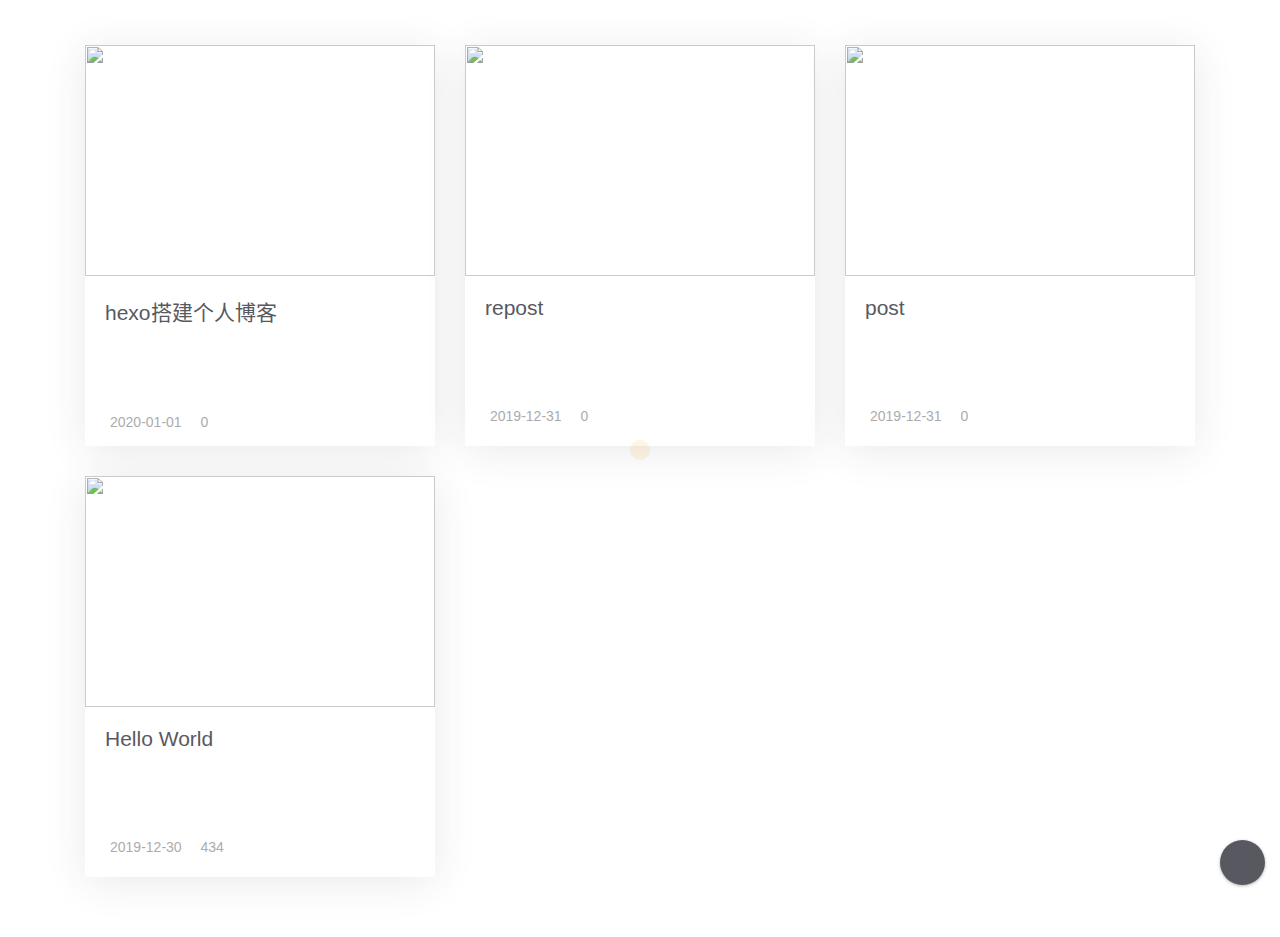
==== commit 4b278cde: "Site updated: 2020-01-01 12:22:58" ====
--- a/index.html
+++ b/index.html
@@ -60,6 +60,30 @@
   
   <div class="container" id="container">
     <section class="row post">
+  
+  <div class="col-lg-4 col-md-6 col-sm-12 post-item">
+  <div class="post-wrap">
+    
+    <a href="/2020/01/01/hexo%E6%90%AD%E5%BB%BA%E4%B8%AA%E4%BA%BA%E5%8D%9A%E5%AE%A2/" class="post-image">
+      <img src="/null" draggable="false">
+    </a>
+    <div class="post-content">
+      <h3 class="post-title"><a href="/2020/01/01/hexo%E6%90%AD%E5%BB%BA%E4%B8%AA%E4%BA%BA%E5%8D%9A%E5%AE%A2/">hexo搭建个人博客</a></h3>
+      
+      
+      
+      <div class="post-excerpt">
+        <p class="substr-3"></p>
+      </div>
+      <div class="post-info">
+        <span class="post-info-item"><i class="iconfont iconcalendar"></i>2020-01-01</span
+          class="post-info-item">
+        
+        <span class="post-info-item"><i class="iconfont iconfont-size"></i>0</span>
+      </div>
+    </div>
+  </div>
+</div>
   
   <div class="col-lg-4 col-md-6 col-sm-12 post-item">
   <div class="post-wrap">
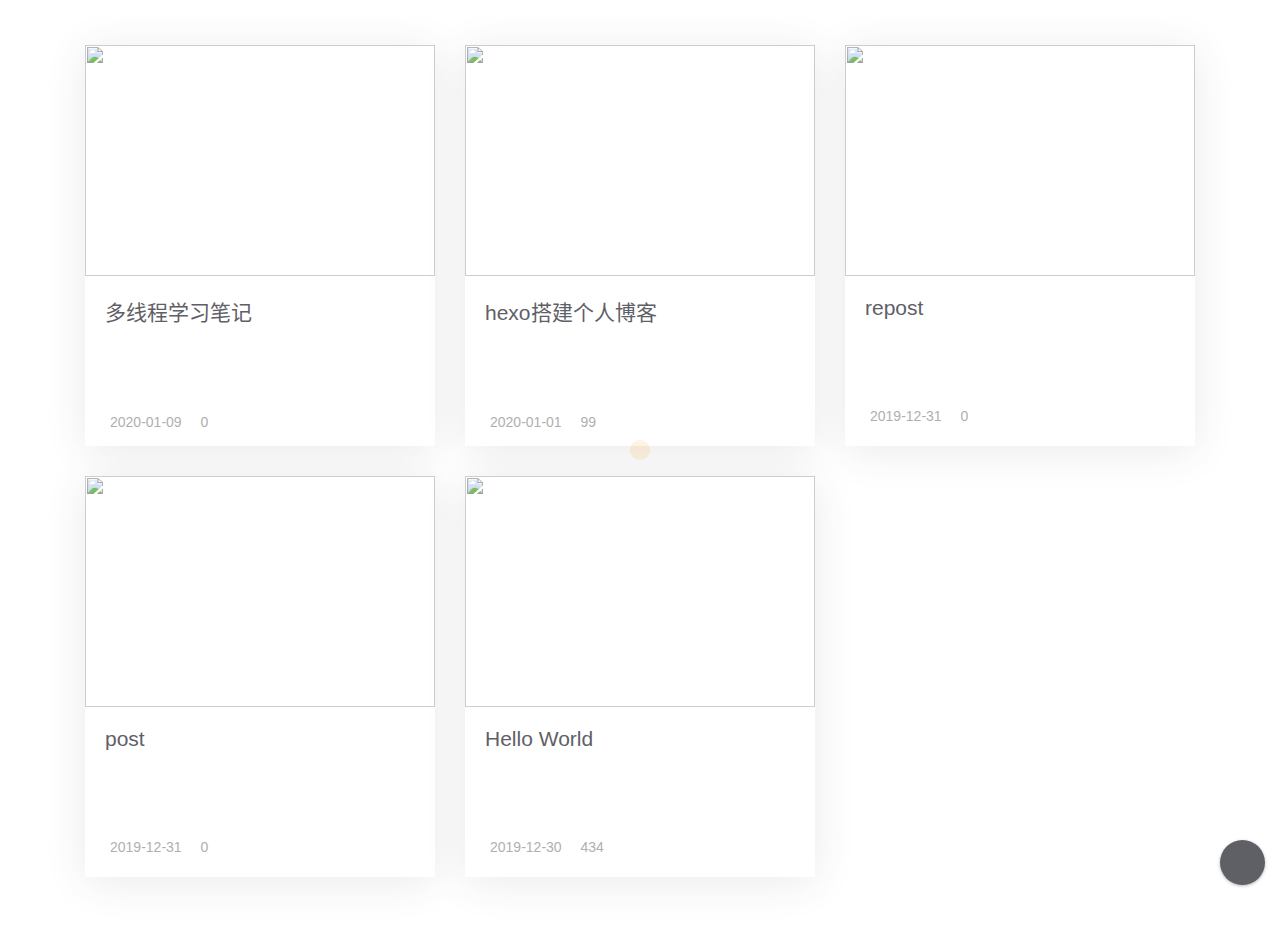
==== commit b3e88cff: "Site updated: 2020-01-09 18:06:38" ====
--- a/index.html
+++ b/index.html
@@ -64,6 +64,30 @@
   <div class="col-lg-4 col-md-6 col-sm-12 post-item">
   <div class="post-wrap">
     
+    <a href="/2020/01/09/%E5%A4%9A%E7%BA%BF%E7%A8%8B%E5%AD%A6%E4%B9%A0%E7%AC%94%E8%AE%B0/" class="post-image">
+      <img src="/null" draggable="false">
+    </a>
+    <div class="post-content">
+      <h3 class="post-title"><a href="/2020/01/09/%E5%A4%9A%E7%BA%BF%E7%A8%8B%E5%AD%A6%E4%B9%A0%E7%AC%94%E8%AE%B0/">多线程学习笔记</a></h3>
+      
+      
+      
+      <div class="post-excerpt">
+        <p class="substr-3"></p>
+      </div>
+      <div class="post-info">
+        <span class="post-info-item"><i class="iconfont iconcalendar"></i>2020-01-09</span
+          class="post-info-item">
+        
+        <span class="post-info-item"><i class="iconfont iconfont-size"></i>0</span>
+      </div>
+    </div>
+  </div>
+</div>
+  
+  <div class="col-lg-4 col-md-6 col-sm-12 post-item">
+  <div class="post-wrap">
+    
     <a href="/2020/01/01/hexo%E6%90%AD%E5%BB%BA%E4%B8%AA%E4%BA%BA%E5%8D%9A%E5%AE%A2/" class="post-image">
       <img src="/null" draggable="false">
     </a>
@@ -79,7 +103,7 @@
         <span class="post-info-item"><i class="iconfont iconcalendar"></i>2020-01-01</span
           class="post-info-item">
         
-        <span class="post-info-item"><i class="iconfont iconfont-size"></i>0</span>
+        <span class="post-info-item"><i class="iconfont iconfont-size"></i>99</span>
       </div>
     </div>
   </div>
